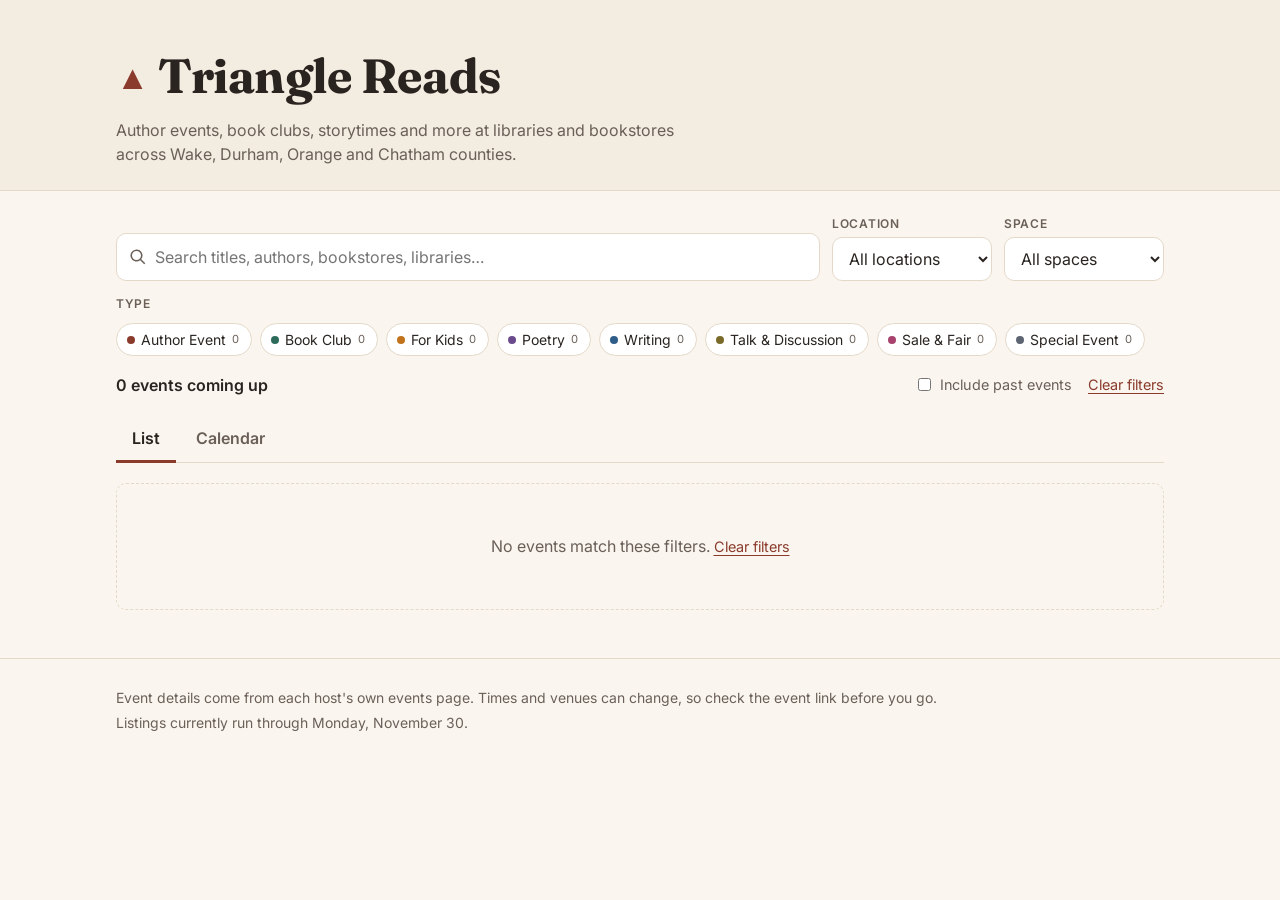
==== index.html @ 9ef8b3b1 "Add Triangle Reads site with November 2026 events Co-Authored-By: Claude Opus 5.5 <noreply@anthropic" ====
<!doctype html>
<html lang="en">
<head>
  <meta charset="utf-8">
  <meta name="viewport" content="width=device-width, initial-scale=1">
  <title>Triangle Reads</title>
  <meta name="description" content="Author events, book clubs, storytimes and more at libraries and bookstores across the Triangle: Wake, Durham, Orange and Chatham counties.">
  <link rel="icon" href="data:image/svg+xml,<svg xmlns='http://www.w3.org/2000/svg' viewBox='0 0 100 100'><text y='.9em' font-size='90'>📚</text></svg>">
  <link rel="preconnect" href="https://fonts.googleapis.com">
  <link rel="preconnect" href="https://fonts.gstatic.com" crossorigin>
  <link href="https://fonts.googleapis.com/css2?family=Fraunces:opsz,wght@9..144,500;9..144,700&family=Inter:wght@400;500;600&display=swap" rel="stylesheet">
  <link rel="stylesheet" href="css/style.css">
</head>
<body>
  <header class="site-header">
    <div class="wrap">
      <h1 class="brand"><span class="brand-mark" aria-hidden="true">▲</span> Triangle Reads</h1>
      <p class="tagline">Author events, book clubs, storytimes and more at libraries and bookstores across Wake, Durham, Orange and Chatham counties.</p>
    </div>
  </header>

  <main class="wrap">
    <section class="controls" aria-label="Search and filters">
      <div class="search-row">
        <label class="search">
          <span class="visually-hidden">Search events</span>
          <svg aria-hidden="true" viewBox="0 0 24 24" width="18" height="18"><path fill="currentColor" d="M10 2a8 8 0 0 1 6.32 12.9l5.39 5.4-1.41 1.4-5.4-5.39A8 8 0 1 1 10 2m0 2a6 6 0 1 0 0 12 6 6 0 0 0 0-12"/></svg>
          <input id="q" type="search" placeholder="Search titles, authors, bookstores, libraries…" autocomplete="off">
        </label>
        <div class="selects">
          <label>
            <span class="label">Location</span>
            <select id="city"><option value="">All locations</option></select>
          </label>
          <label>
            <span class="label">Space</span>
            <select id="space"><option value="">All spaces</option></select>
          </label>
        </div>
      </div>

      <div class="chip-row" role="group" aria-label="Event type">
        <span class="label">Type</span>
        <div id="types" class="chips"></div>
      </div>

      <div class="status-row">
        <p id="count" class="count" aria-live="polite"></p>
        <label class="toggle"><input id="past" type="checkbox"> Include past events</label>
        <button id="clear" class="link-btn" type="button">Clear filters</button>
      </div>
    </section>

    <div class="view-tabs" role="tablist" aria-label="View">
      <button role="tab" id="tab-list" aria-selected="true" data-view="list">List</button>
      <button role="tab" id="tab-cal" aria-selected="false" data-view="calendar">Calendar</button>
    </div>

    <section id="list-view" class="list-view" aria-labelledby="tab-list"></section>

    <section id="cal-view" class="cal-view" aria-labelledby="tab-cal" hidden>
      <div class="cal-head">
        <button id="prev" class="icon-btn" type="button" aria-label="Previous month">‹</button>
        <h2 id="cal-title"></h2>
        <button id="next" class="icon-btn" type="button" aria-label="Next month">›</button>
        <button id="today" class="link-btn" type="button">This month</button>
      </div>
      <div class="cal-grid" id="cal-grid"></div>
      <div id="day-detail" class="day-detail"></div>
    </section>
  </main>

  <footer class="site-footer">
    <div class="wrap">
      <p>Event details come from each host's own events page. Times and venues can change, so check the event link before you go.</p>
      <p id="updated"></p>
    </div>
  </footer>

  <script src="data/events.js"></script>
  <script src="js/app.js"></script>
</body>
</html>
---- css/style.css ----
:root {
  --bg: #faf6ef;
  --surface: #ffffff;
  --surface-2: #f3ece0;
  --text: #2a2420;
  --muted: #6b6058;
  --line: #e4d9c8;
  --accent: #8a3b2c;
  --accent-ink: #ffffff;
  --focus: #c8691e;
  --shadow: 0 1px 2px rgba(60, 40, 20, .06), 0 4px 14px rgba(60, 40, 20, .06);

  --t-author: #8a3b2c;
  --t-club: #2f6b5a;
  --t-kids: #c0731c;
  --t-poetry: #6a4a8c;
  --t-writing: #2f5d8a;
  --t-talk: #7a6a2a;
  --t-sale: #a8436e;
  --t-special: #5b6470;

  --radius: 10px;
  --serif: "Fraunces", Georgia, "Times New Roman", serif;
  --sans: "Inter", system-ui, -apple-system, "Segoe UI", Roboto, sans-serif;
}

@media (prefers-color-scheme: dark) {
  :root:not([data-theme="light"]) {
    --bg: #1b1815;
    --surface: #24201c;
    --surface-2: #2e2924;
    --text: #efe7dc;
    --muted: #b3a797;
    --line: #3c352e;
    --accent: #e08a6f;
    --accent-ink: #1b1815;
    --shadow: none;
    --t-author: #e08a6f;
    --t-club: #6fc2a6;
    --t-kids: #f0aa55;
    --t-poetry: #b79be0;
    --t-writing: #7fb1e3;
    --t-talk: #d4c272;
    --t-sale: #e588b0;
    --t-special: #a6afba;
  }
}

* { box-sizing: border-box; }
html { -webkit-text-size-adjust: 100%; }
body {
  margin: 0;
  background: var(--bg);
  color: var(--text);
  font: 16px/1.5 var(--sans);
}
a { color: var(--accent); }
:focus-visible { outline: 2px solid var(--focus); outline-offset: 2px; }
.visually-hidden { position: absolute; width: 1px; height: 1px; overflow: hidden; clip: rect(0 0 0 0); white-space: nowrap; }

.wrap { max-width: 1080px; margin: 0 auto; padding: 0 16px; }

/* Header */
.site-header { padding: 40px 0 24px; border-bottom: 1px solid var(--line); background: var(--surface-2); }
.brand { font-family: var(--serif); font-weight: 700; font-size: clamp(2rem, 6vw, 3rem); margin: 0; letter-spacing: -.01em; }
.brand-mark { color: var(--accent); font-size: .7em; vertical-align: .12em; }
.tagline { margin: 6px 0 0; color: var(--muted); max-width: 60ch; }

/* Controls */
.controls { margin: 24px 0 8px; display: grid; gap: 14px; }
.search-row { display: flex; flex-wrap: wrap; gap: 12px; align-items: end; }
.search { flex: 1 1 320px; display: flex; align-items: center; gap: 8px; background: var(--surface); border: 1px solid var(--line); border-radius: var(--radius); padding: 0 12px; color: var(--muted); }
.search input { flex: 1; border: 0; background: transparent; color: var(--text); font: inherit; padding: 11px 0; min-width: 0; }
.search input:focus { outline: none; }
.search:focus-within { border-color: var(--focus); }
.selects { display: flex; gap: 12px; flex-wrap: wrap; }
.selects label { display: grid; gap: 4px; }
.label { font-size: .75rem; font-weight: 600; text-transform: uppercase; letter-spacing: .06em; color: var(--muted); }
select { font: inherit; color: var(--text); background: var(--surface); border: 1px solid var(--line); border-radius: var(--radius); padding: 10px 12px; min-width: 160px; }

.chip-row { display: flex; gap: 10px; align-items: baseline; flex-wrap: wrap; }
.chips { display: flex; gap: 8px; flex-wrap: wrap; }
.chip {
  --c: var(--t-special);
  font: inherit; font-size: .875rem; cursor: pointer;
  border: 1px solid var(--line); background: var(--surface); color: var(--text);
  padding: 5px 12px 5px 10px; border-radius: 999px; display: inline-flex; align-items: center; gap: 6px;
}
.chip::before { content: ""; width: 8px; height: 8px; border-radius: 50%; background: var(--c); }
.chip[aria-pressed="true"] { background: var(--c); border-color: var(--c); color: var(--surface); }
.chip[aria-pressed="true"]::before { background: var(--surface); }
.chip .n { color: var(--muted); font-size: .8em; }
.chip[aria-pressed="true"] .n { color: inherit; opacity: .8; }

.status-row { display: flex; gap: 16px; align-items: center; flex-wrap: wrap; }
.count { margin: 0; font-weight: 600; margin-right: auto; }
.toggle { display: inline-flex; gap: 6px; align-items: center; color: var(--muted); font-size: .9rem; }
.link-btn { background: none; border: 0; color: var(--accent); font: inherit; font-size: .9rem; cursor: pointer; padding: 4px 0; text-decoration: underline; text-underline-offset: 3px; }

/* Tabs */
.view-tabs { display: flex; gap: 4px; border-bottom: 1px solid var(--line); margin: 16px 0 20px; }
.view-tabs button { font: inherit; font-weight: 600; background: none; border: 0; padding: 10px 16px; color: var(--muted); cursor: pointer; border-bottom: 3px solid transparent; margin-bottom: -1px; }
.view-tabs button[aria-selected="true"] { color: var(--text); border-bottom-color: var(--accent); }

/* List */
.day-group { margin: 0 0 28px; }
.day-head { font-family: var(--serif); font-weight: 500; font-size: 1.25rem; margin: 0 0 10px; position: sticky; top: 0; background: var(--bg); padding: 6px 0; z-index: 1; }
.day-head small { font-family: var(--sans); font-size: .8rem; color: var(--muted); margin-left: 8px; font-weight: 500; }
.events { list-style: none; margin: 0; padding: 0; display: grid; gap: 10px; }
.event {
  --c: var(--t-special);
  display: grid; grid-template-columns: 128px 1fr; gap: 4px 16px;
  background: var(--surface); border: 1px solid var(--line); border-left: 4px solid var(--c);
  border-radius: var(--radius); padding: 14px 16px; box-shadow: var(--shadow);
}
.event .time { font-variant-numeric: tabular-nums; font-weight: 600; font-size: .9rem; color: var(--muted); padding-top: 2px; }
.event h3 { margin: 0; font-size: 1.05rem; line-height: 1.35; font-weight: 600; }
.event h3 a { color: var(--text); text-decoration: none; }
.event h3 a:hover { color: var(--accent); text-decoration: underline; }
.event .meta { margin: 2px 0 0; color: var(--muted); font-size: .9rem; }
.event .meta strong { color: var(--text); font-weight: 500; }
.event .tags { display: flex; gap: 6px; flex-wrap: wrap; margin-top: 8px; align-items: center; }
.tag { --c: var(--t-special); font-size: .75rem; font-weight: 600; padding: 2px 8px; border-radius: 999px; color: var(--c); background: color-mix(in srgb, var(--c) 12%, transparent); }
.tag.space { color: var(--muted); background: var(--surface-2); }
.note { font-size: .8rem; color: var(--muted); font-style: italic; }
.event .actions { margin-top: 8px; font-size: .85rem; display: flex; gap: 14px; flex-wrap: wrap; }
.empty { text-align: center; color: var(--muted); padding: 48px 16px; border: 1px dashed var(--line); border-radius: var(--radius); }

/* Calendar */
.cal-head { display: flex; align-items: center; gap: 10px; margin-bottom: 12px; flex-wrap: wrap; }
.cal-head h2 { font-family: var(--serif); font-weight: 500; margin: 0; min-width: 9em; text-align: center; font-size: 1.5rem; }
.icon-btn { font: inherit; font-size: 1.4rem; line-height: 1; width: 38px; height: 38px; border-radius: 50%; border: 1px solid var(--line); background: var(--surface); color: var(--text); cursor: pointer; }
.icon-btn:hover { border-color: var(--accent); }
.cal-grid { display: grid; grid-template-columns: repeat(7, minmax(0, 1fr)); border: 1px solid var(--line); border-radius: var(--radius); overflow: hidden; background: var(--line); gap: 1px; }
.dow { background: var(--surface-2); text-align: center; font-size: .75rem; font-weight: 600; text-transform: uppercase; letter-spacing: .06em; color: var(--muted); padding: 6px 0; }
.cell { background: var(--surface); min-height: 112px; padding: 6px; display: flex; flex-direction: column; gap: 3px; cursor: pointer; border: 0; text-align: left; font: inherit; color: inherit; min-width: 0; }
.cell.out { background: var(--surface-2); color: var(--muted); cursor: default; }
.cell:not(.out):hover { background: color-mix(in srgb, var(--accent) 6%, var(--surface)); }
.cell[aria-pressed="true"] { box-shadow: inset 0 0 0 2px var(--accent); }
.cell .num { font-size: .85rem; font-weight: 600; font-variant-numeric: tabular-nums; }
.cell.today .num { background: var(--accent); color: var(--accent-ink); border-radius: 999px; padding: 0 7px; align-self: flex-start; }
.pill { --c: var(--t-special); font-size: .72rem; line-height: 1.3; padding: 1px 5px; border-radius: 4px; border-left: 3px solid var(--c); background: color-mix(in srgb, var(--c) 12%, transparent); white-space: nowrap; overflow: hidden; text-overflow: ellipsis; }
.more { font-size: .72rem; color: var(--muted); font-weight: 600; }
.dots { display: none; gap: 3px; flex-wrap: wrap; }
.dot { --c: var(--t-special); width: 7px; height: 7px; border-radius: 50%; background: var(--c); }
.day-detail { margin-top: 24px; }

@media (max-width: 720px) {
  .cell { min-height: 64px; padding: 4px; }
  .pill, .more { display: none; }
  .dots { display: flex; }
  .event { grid-template-columns: 1fr; }
  select { min-width: 0; width: 100%; }
  .selects { width: 100%; display: grid; grid-template-columns: 1fr 1fr; }
}

.site-footer { border-top: 1px solid var(--line); margin-top: 48px; padding: 24px 0 40px; color: var(--muted); font-size: .875rem; }
.site-footer p { margin: 4px 0; }

/* Type colors (last, so they override each component's default --c) */
[data-type="Author Event"] { --c: var(--t-author); }
[data-type="Book Club"] { --c: var(--t-club); }
[data-type="For Kids"] { --c: var(--t-kids); }
[data-type="Poetry"] { --c: var(--t-poetry); }
[data-type="Writing"] { --c: var(--t-writing); }
[data-type="Talk & Discussion"] { --c: var(--t-talk); }
[data-type="Sale & Fair"] { --c: var(--t-sale); }
[data-type="Special Event"] { --c: var(--t-special); }
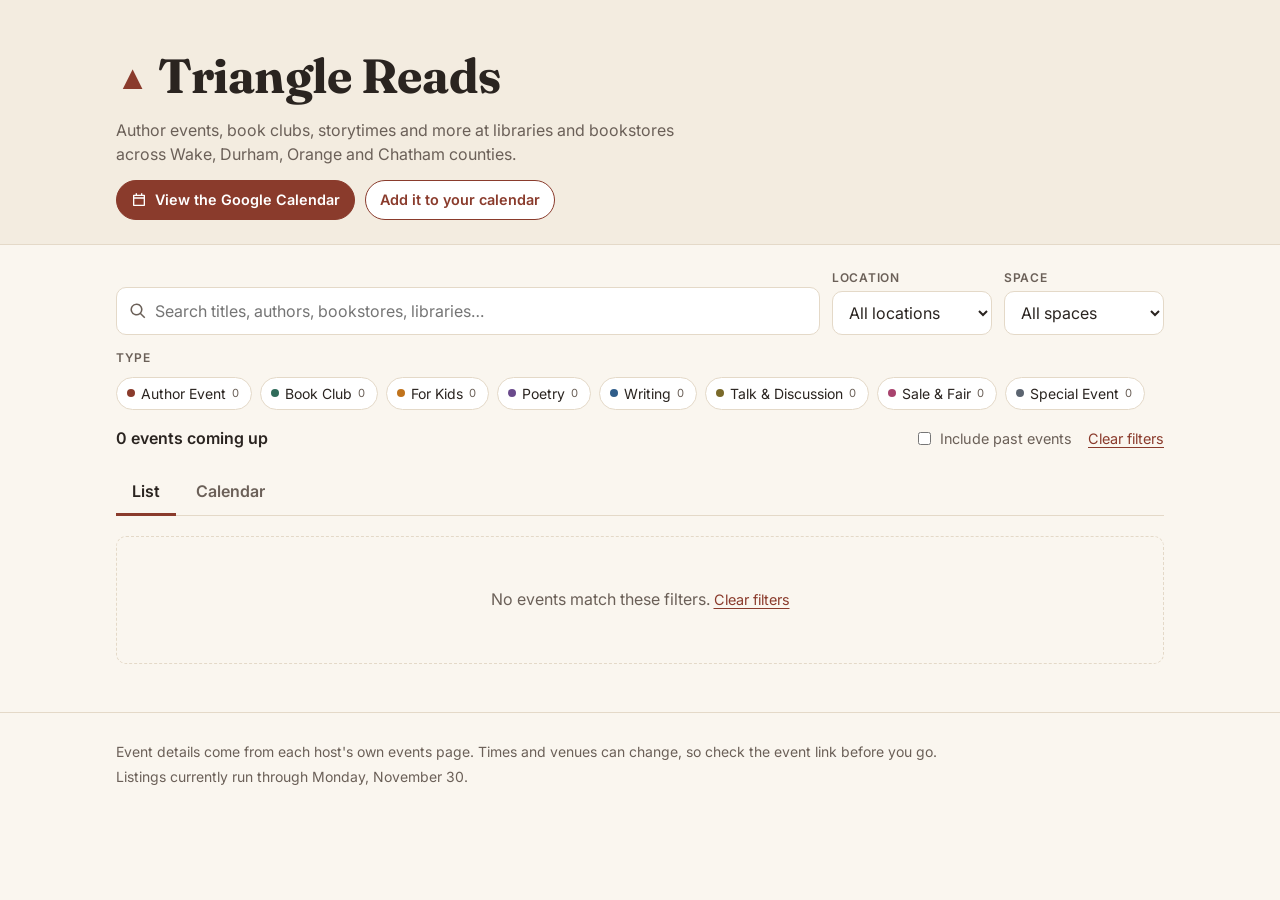
==== commit e2c9c6b9: "Load events from the Triangle Reads Google Calendar and link to it Adds tools/import_gcal.py, multi-" ====
--- a/index.html
+++ b/index.html
@@ -16,6 +16,12 @@
     <div class="wrap">
       <h1 class="brand"><span class="brand-mark" aria-hidden="true">▲</span> Triangle Reads</h1>
       <p class="tagline">Author events, book clubs, storytimes and more at libraries and bookstores across Wake, Durham, Orange and Chatham counties.</p>
+      <p class="cal-links">
+        <a class="btn primary" href="https://calendar.google.com/calendar/embed?src=2e0e4cf47a0bba79ecfb50943598be213ec2c1106c4426bd99d05376384002d3%40group.calendar.google.com&amp;ctz=America%2FNew_York" target="_blank" rel="noopener">
+          <svg aria-hidden="true" viewBox="0 0 24 24" width="16" height="16"><path fill="currentColor" d="M7 2h2v2h6V2h2v2h3a1 1 0 0 1 1 1v15a1 1 0 0 1-1 1H4a1 1 0 0 1-1-1V5a1 1 0 0 1 1-1h3zm12 8H5v9h14zm0-4H5v2h14z"/></svg>
+          View the Google Calendar</a>
+        <a class="btn" href="https://calendar.google.com/calendar/render?cid=2e0e4cf47a0bba79ecfb50943598be213ec2c1106c4426bd99d05376384002d3%40group.calendar.google.com" target="_blank" rel="noopener">Add it to your calendar</a>
+      </p>
     </div>
   </header>
 
--- a/css/style.css
+++ b/css/style.css
@@ -65,6 +65,10 @@
 .brand { font-family: var(--serif); font-weight: 700; font-size: clamp(2rem, 6vw, 3rem); margin: 0; letter-spacing: -.01em; }
 .brand-mark { color: var(--accent); font-size: .7em; vertical-align: .12em; }
 .tagline { margin: 6px 0 0; color: var(--muted); max-width: 60ch; }
+.cal-links { margin: 14px 0 0; display: flex; gap: 10px; flex-wrap: wrap; }
+.btn { display: inline-flex; align-items: center; gap: 8px; font-weight: 600; font-size: .9rem; text-decoration: none; padding: 8px 14px; border-radius: 999px; border: 1px solid var(--accent); color: var(--accent); background: var(--surface); }
+.btn.primary { background: var(--accent); color: var(--accent-ink); }
+.btn:hover { filter: brightness(1.08); }
 
 /* Controls */
 .controls { margin: 24px 0 8px; display: grid; gap: 14px; }
@@ -119,6 +123,7 @@
 .event h3 a:hover { color: var(--accent); text-decoration: underline; }
 .event .meta { margin: 2px 0 0; color: var(--muted); font-size: .9rem; }
 .event .meta strong { color: var(--text); font-weight: 500; }
+.event .desc { margin: 6px 0 0; font-size: .9rem; max-width: 70ch; }
 .event .tags { display: flex; gap: 6px; flex-wrap: wrap; margin-top: 8px; align-items: center; }
 .tag { --c: var(--t-special); font-size: .75rem; font-weight: 600; padding: 2px 8px; border-radius: 999px; color: var(--c); background: color-mix(in srgb, var(--c) 12%, transparent); }
 .tag.space { color: var(--muted); background: var(--surface-2); }
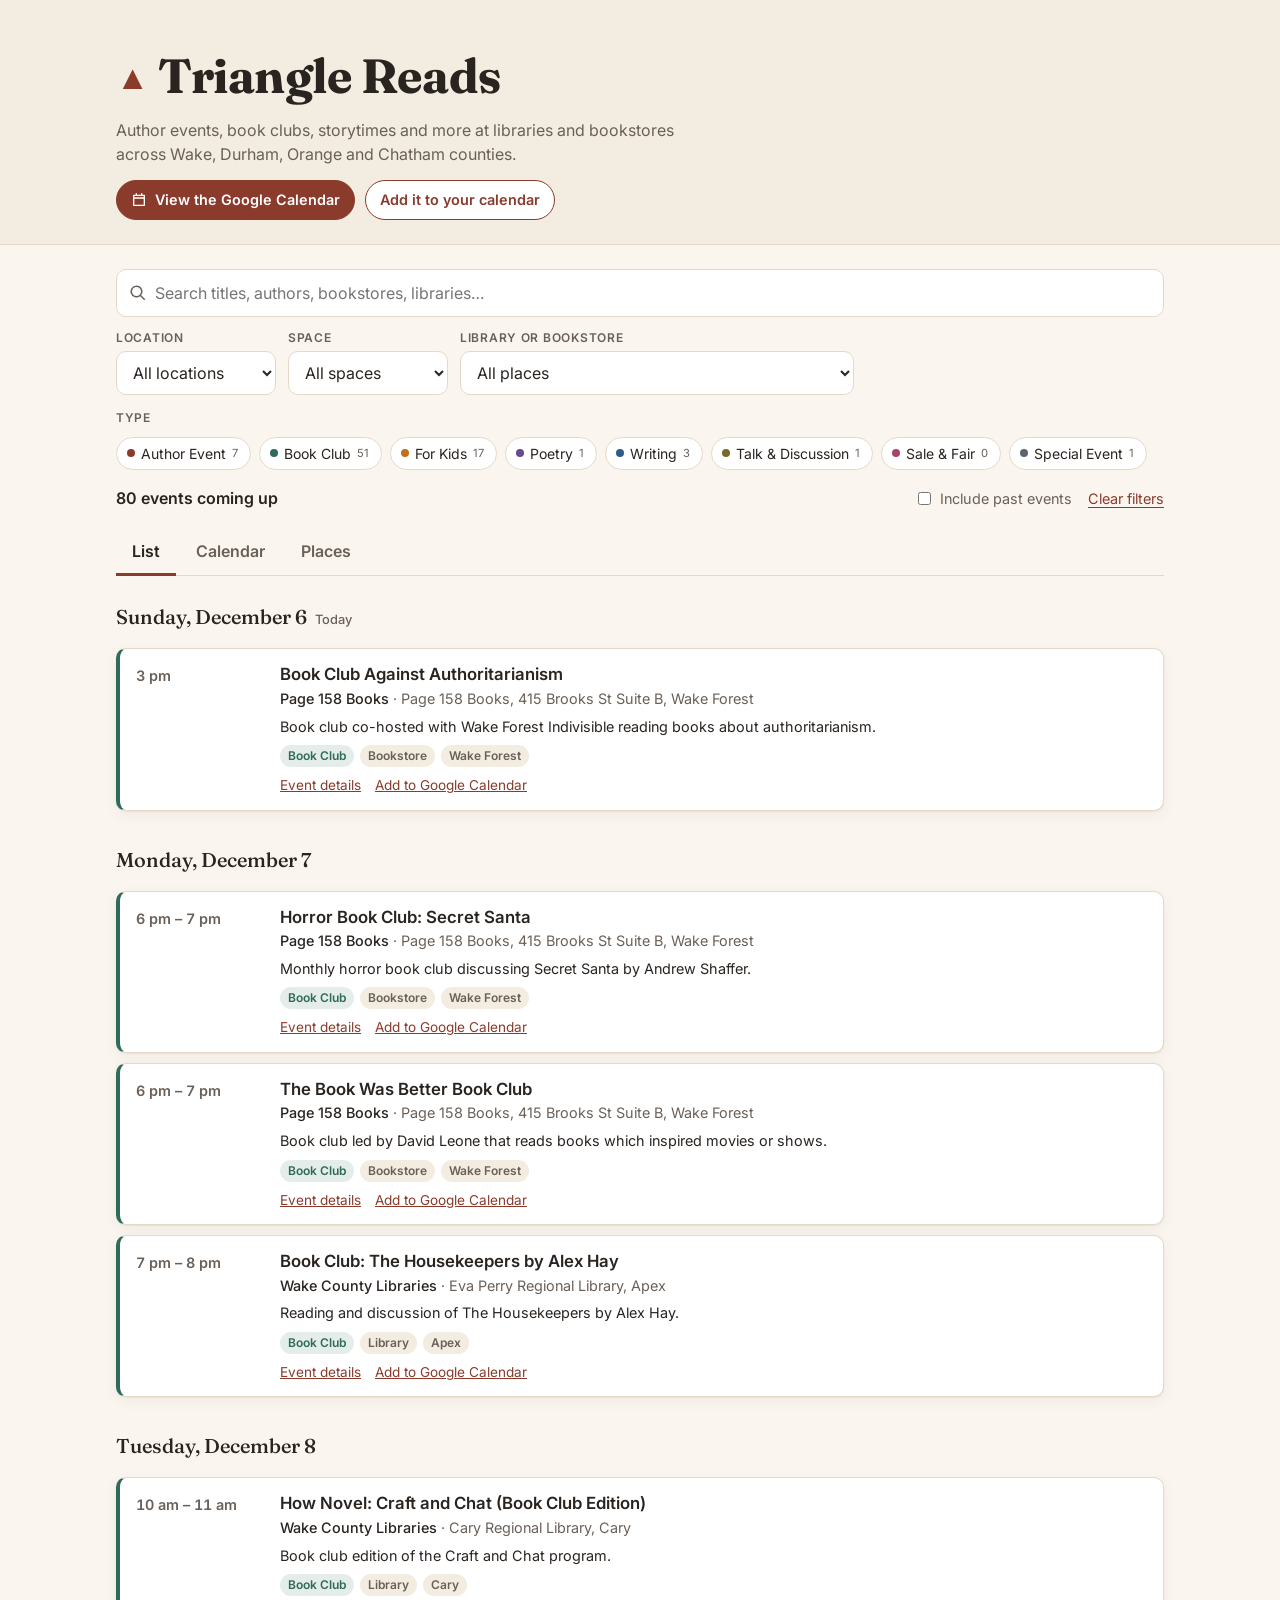
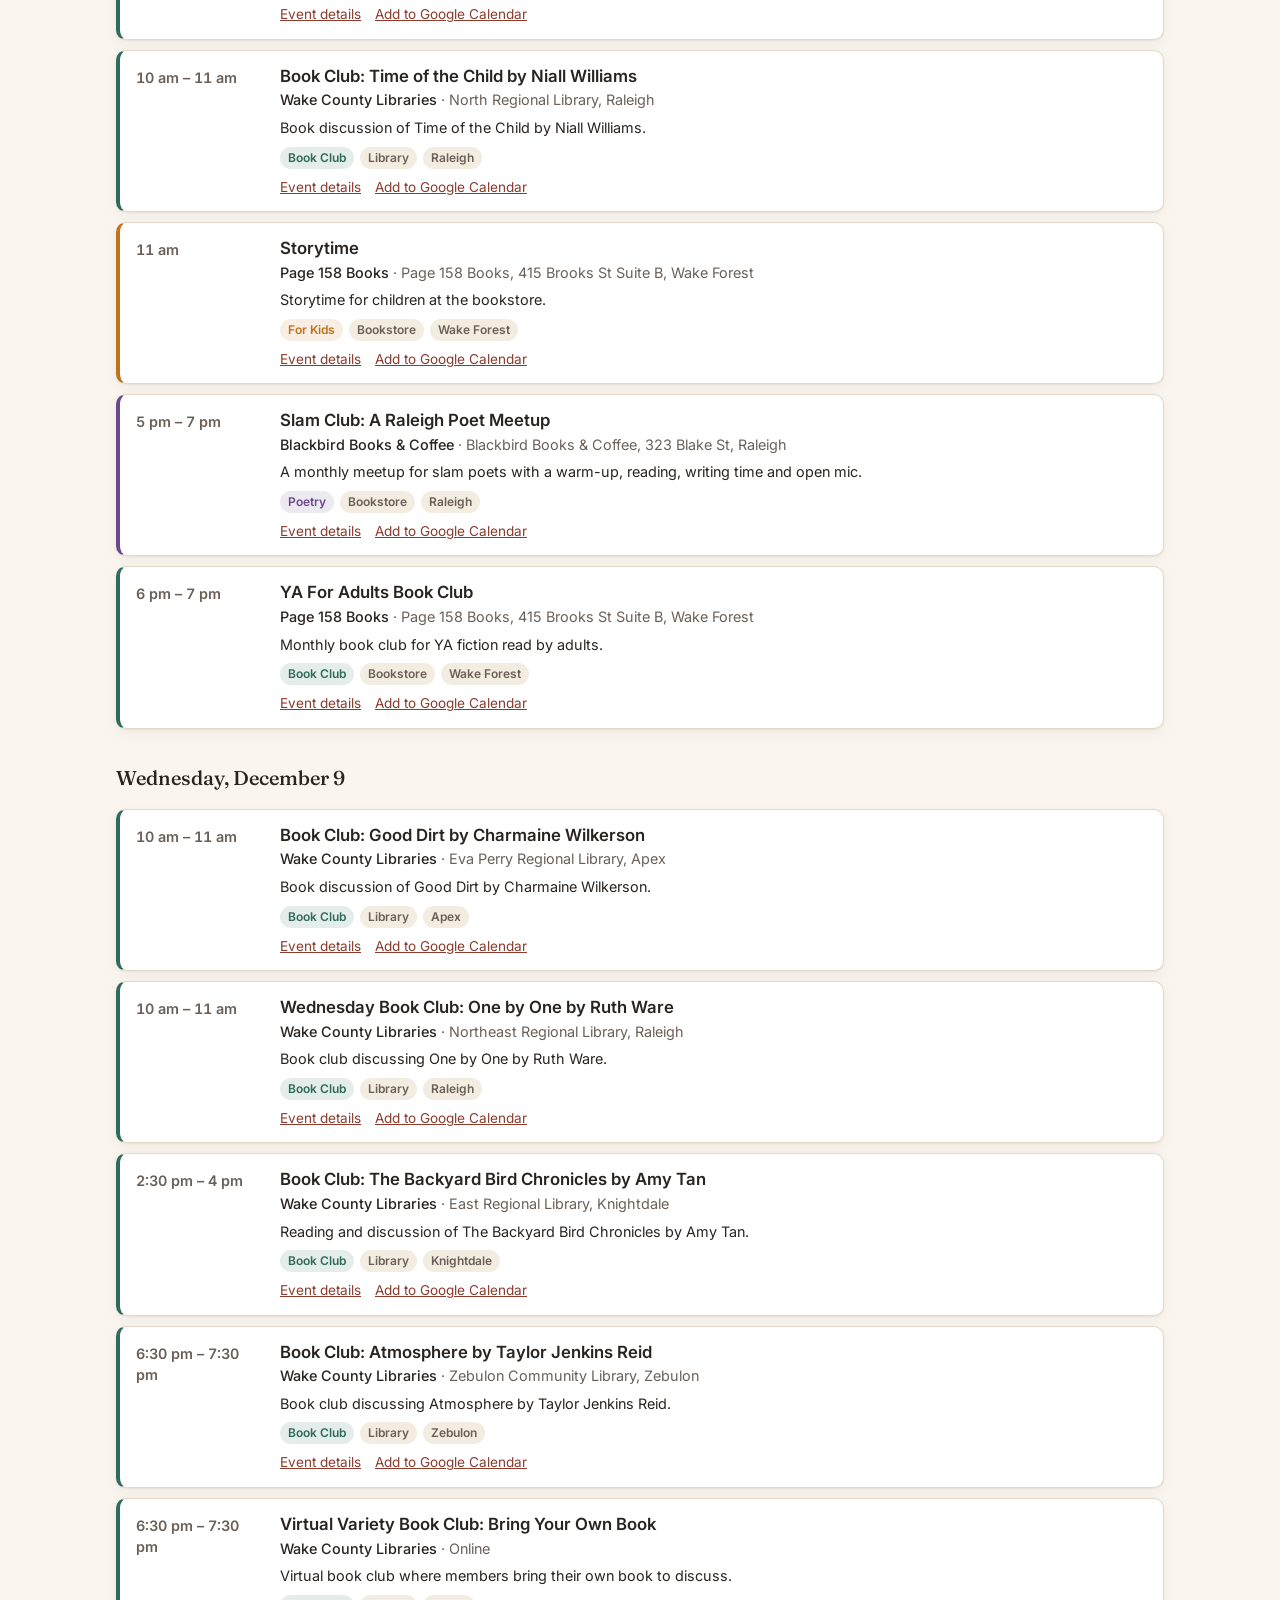
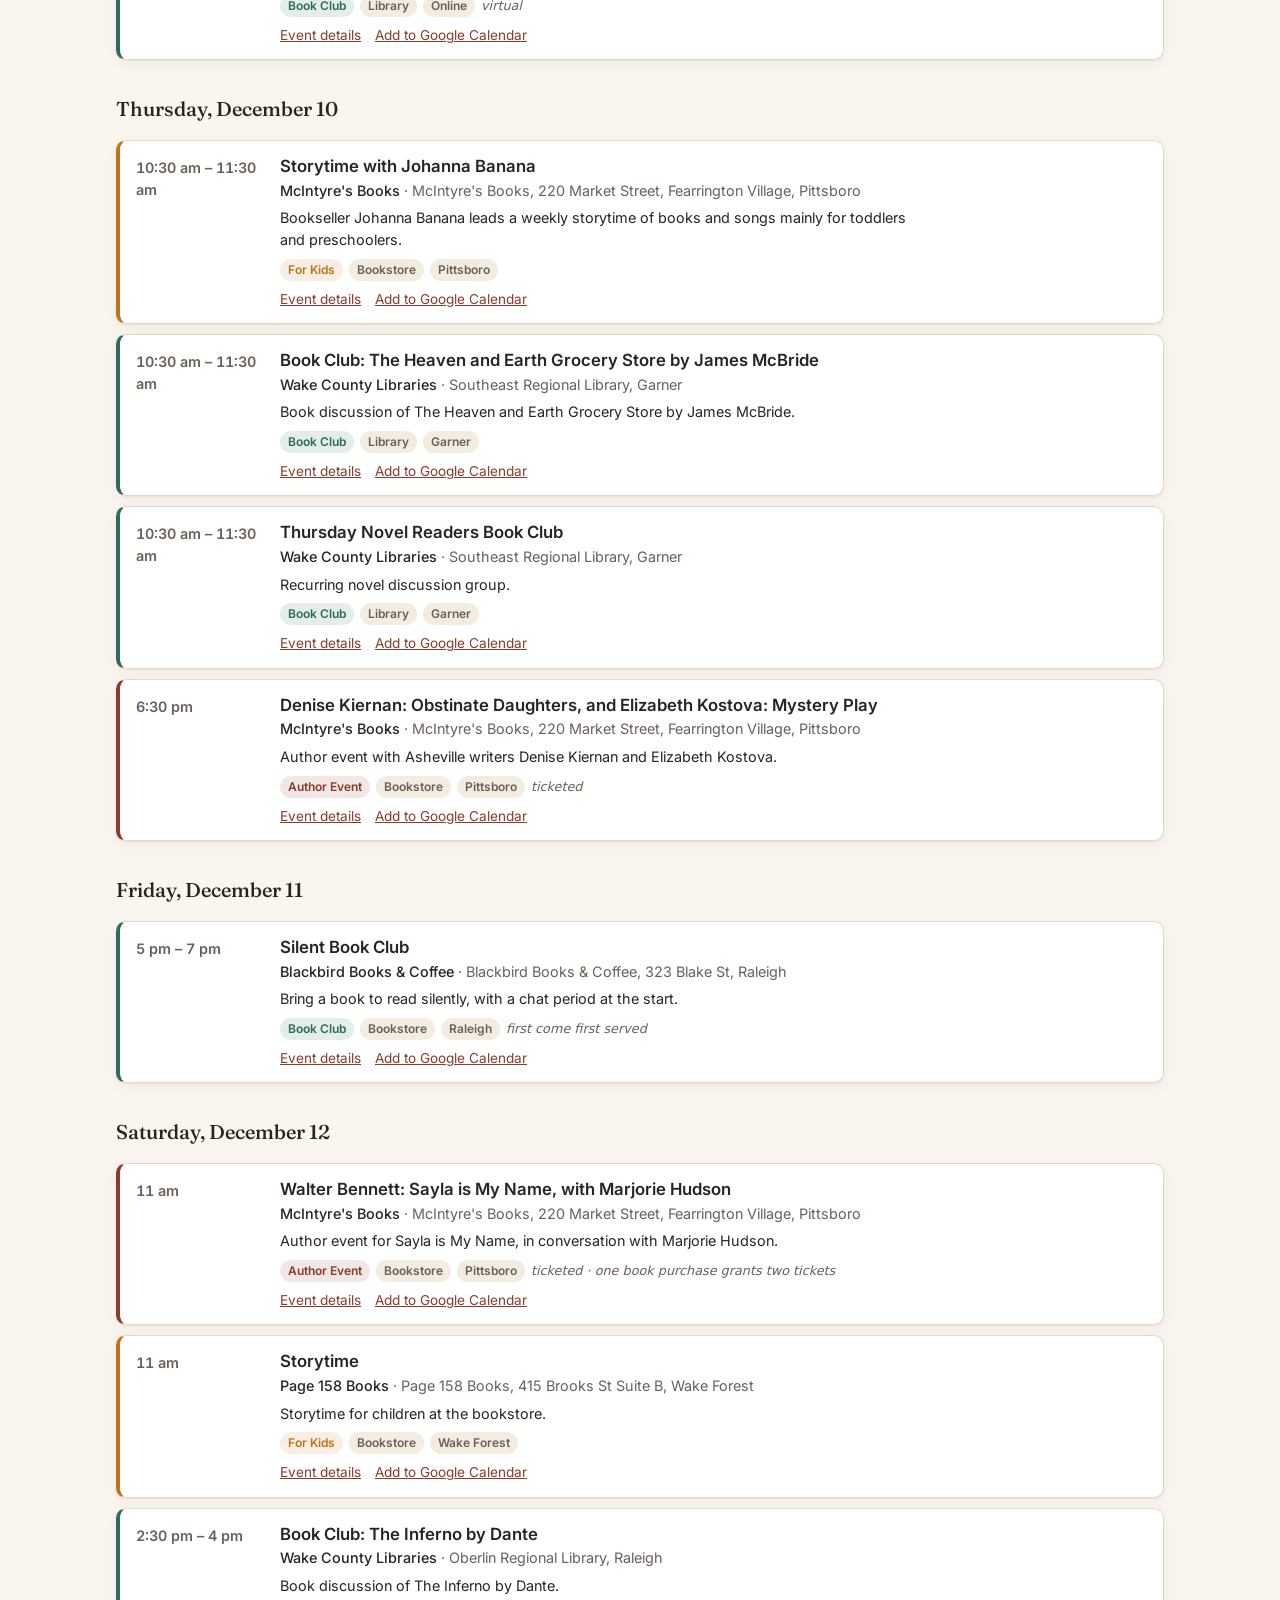
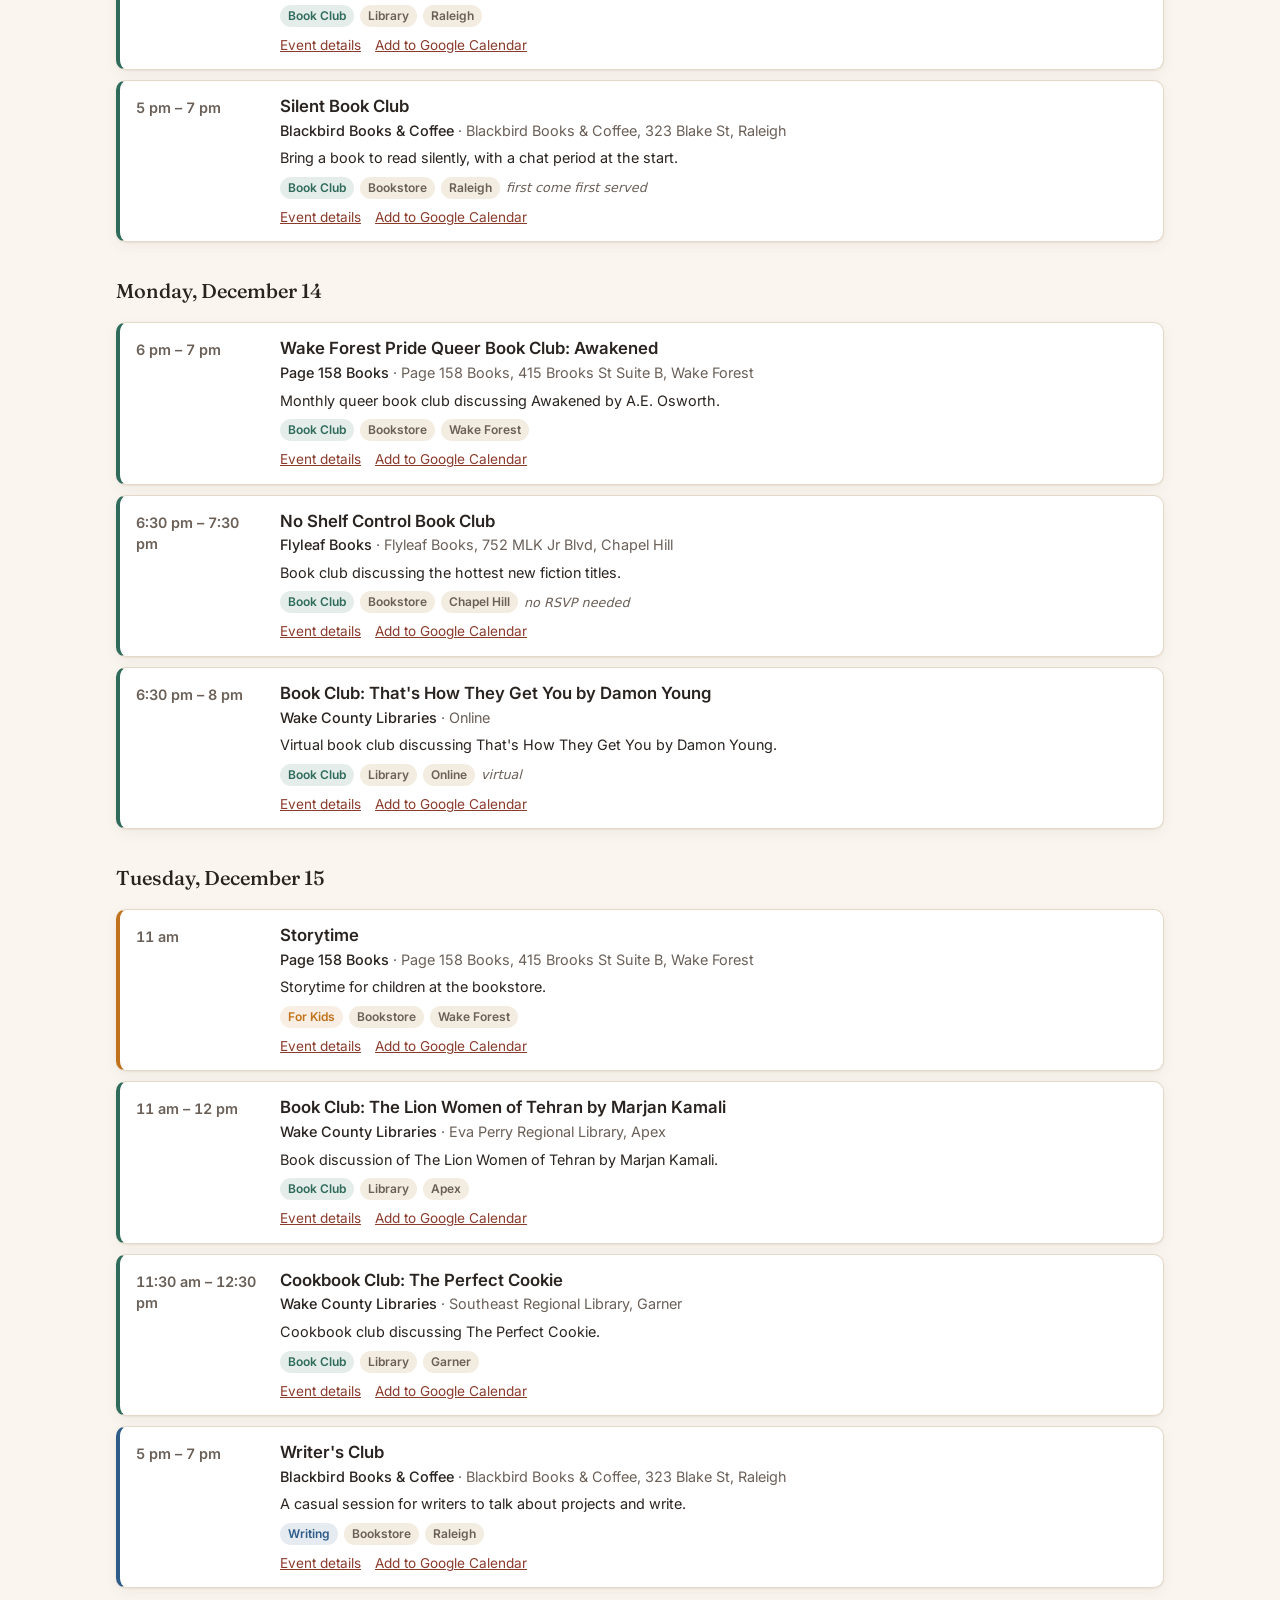
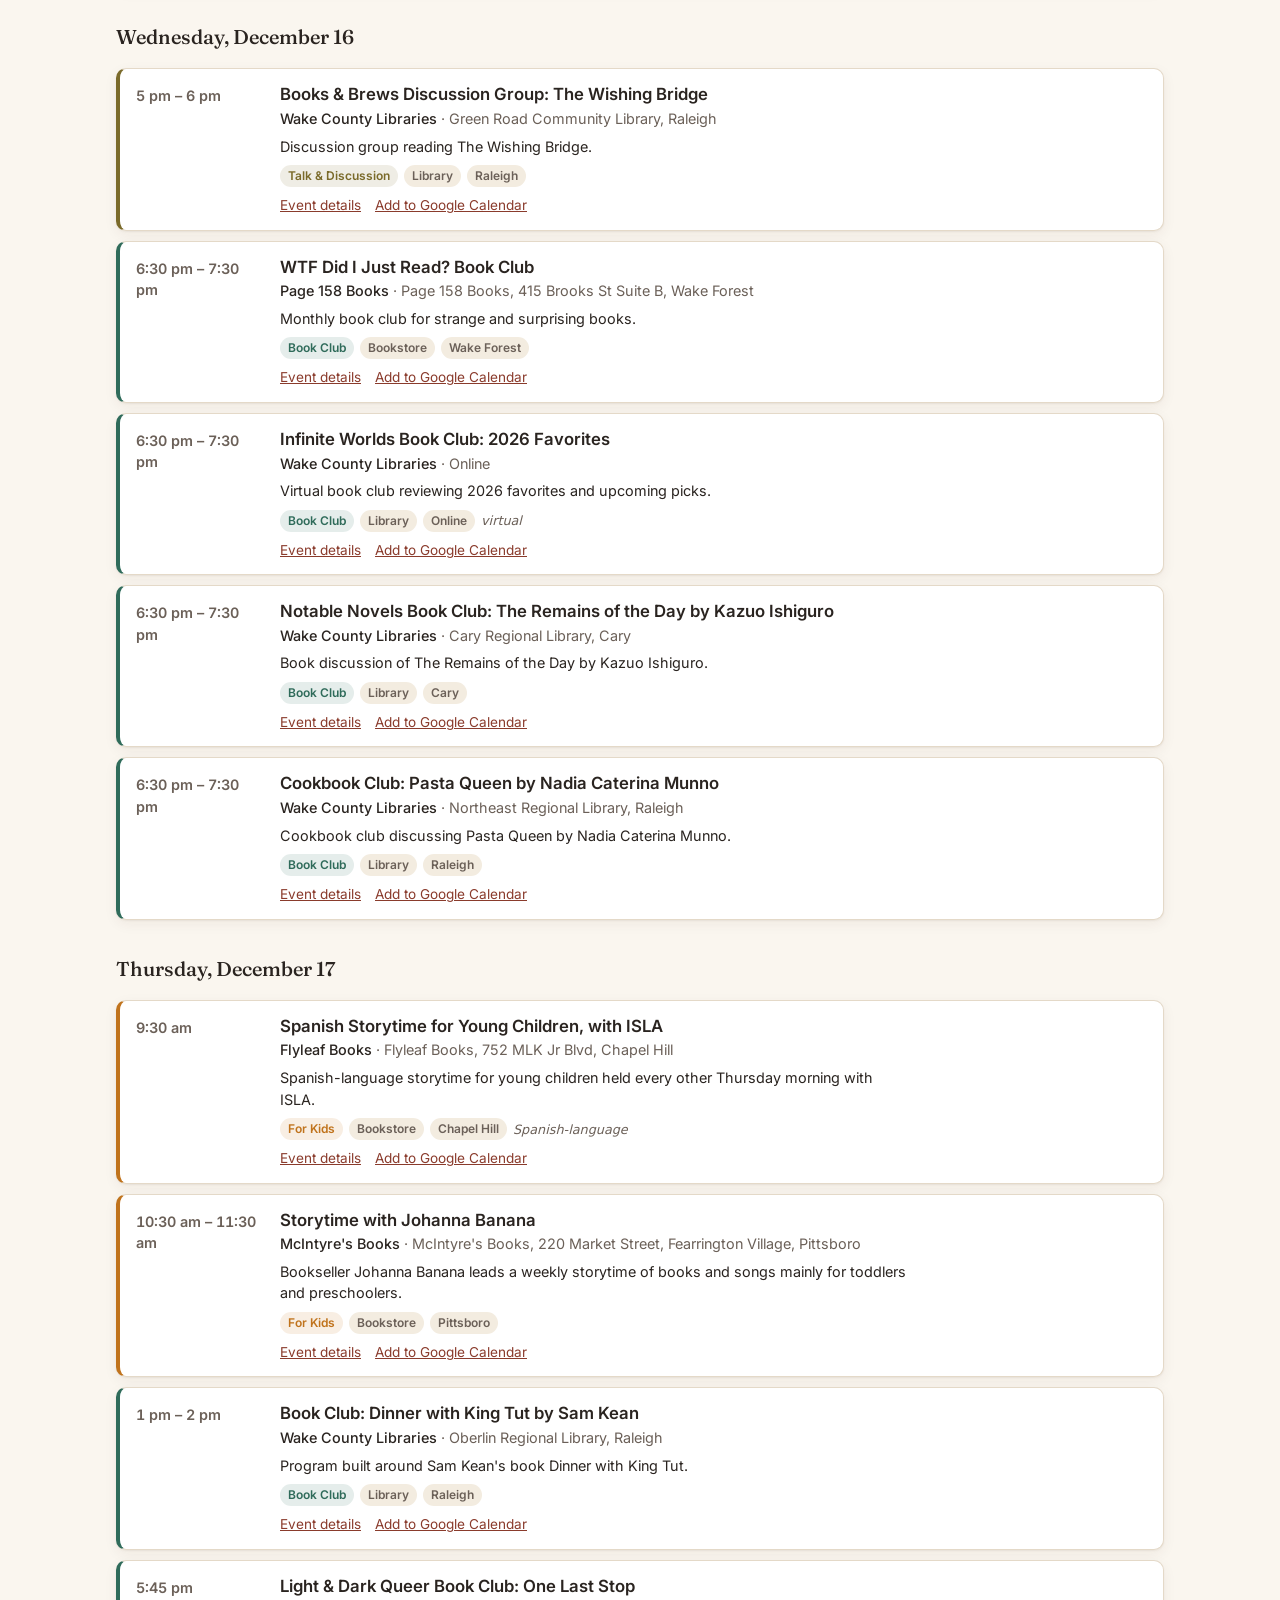
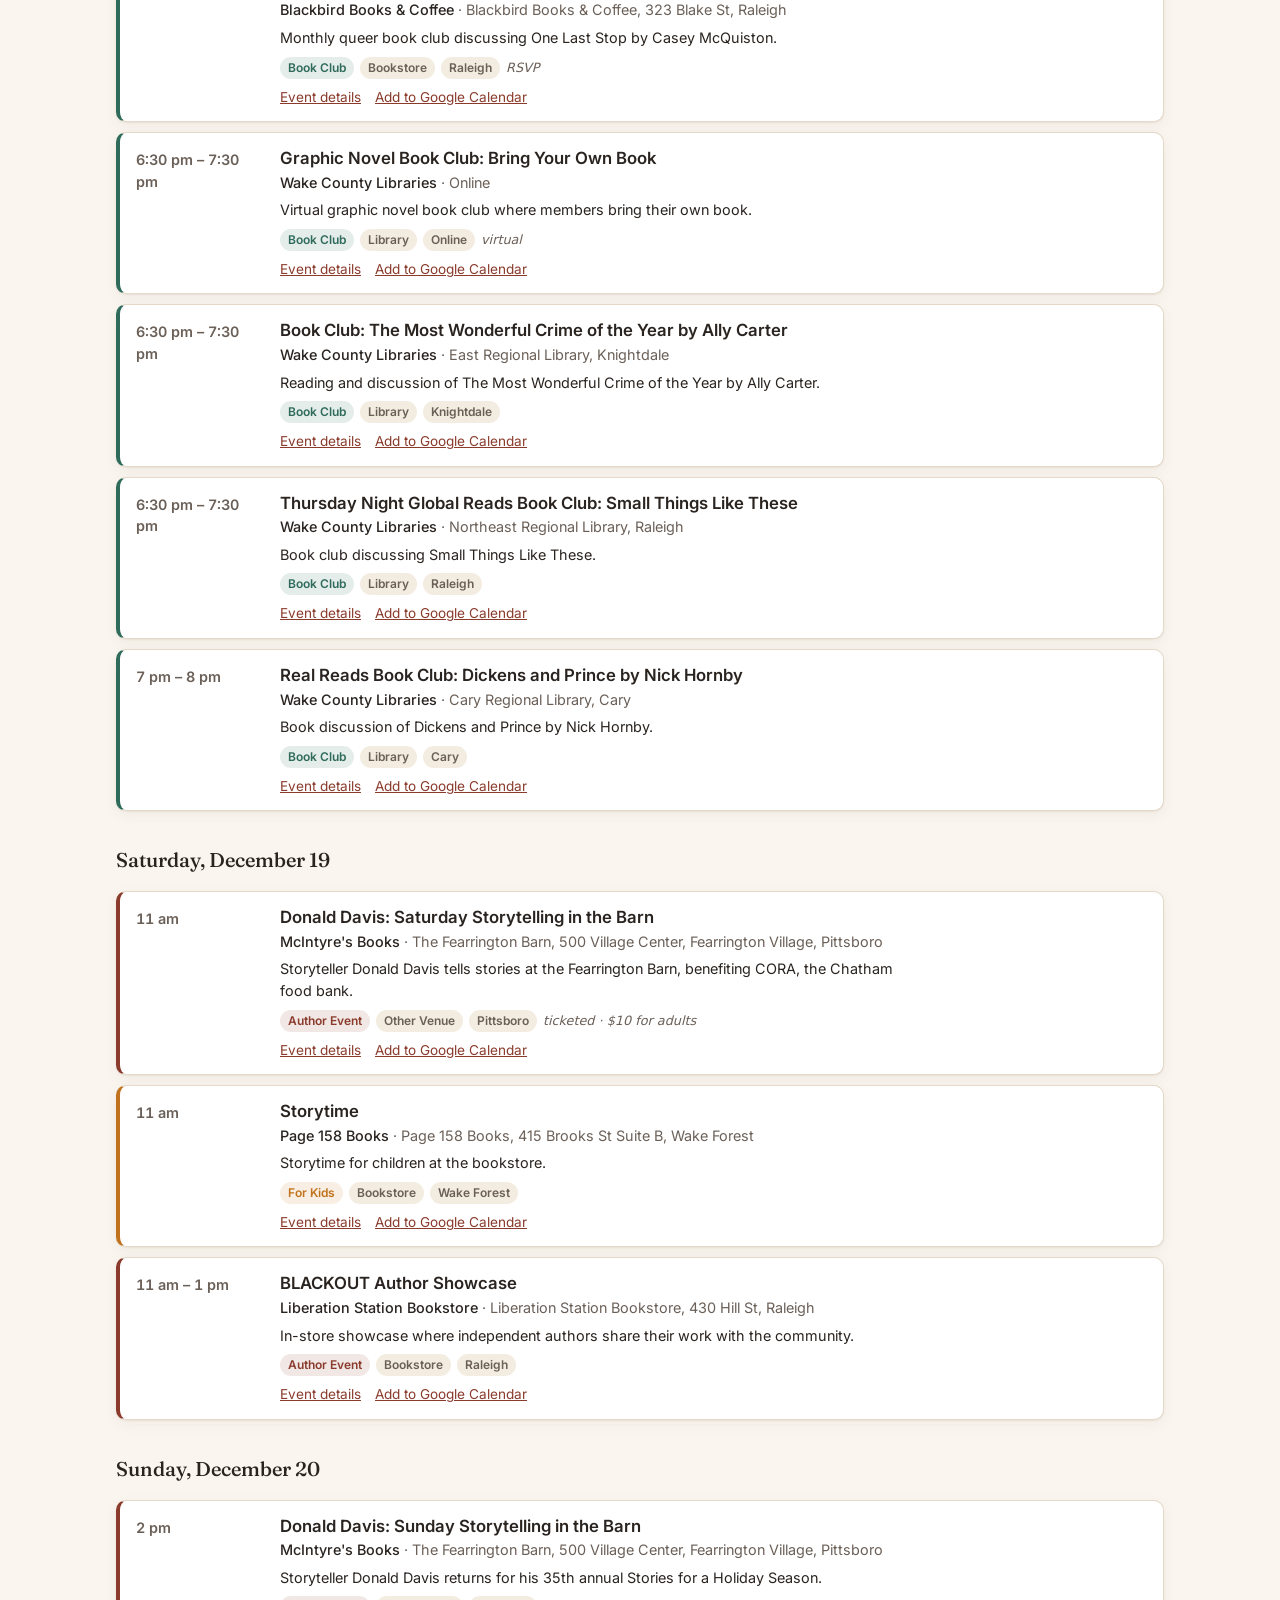
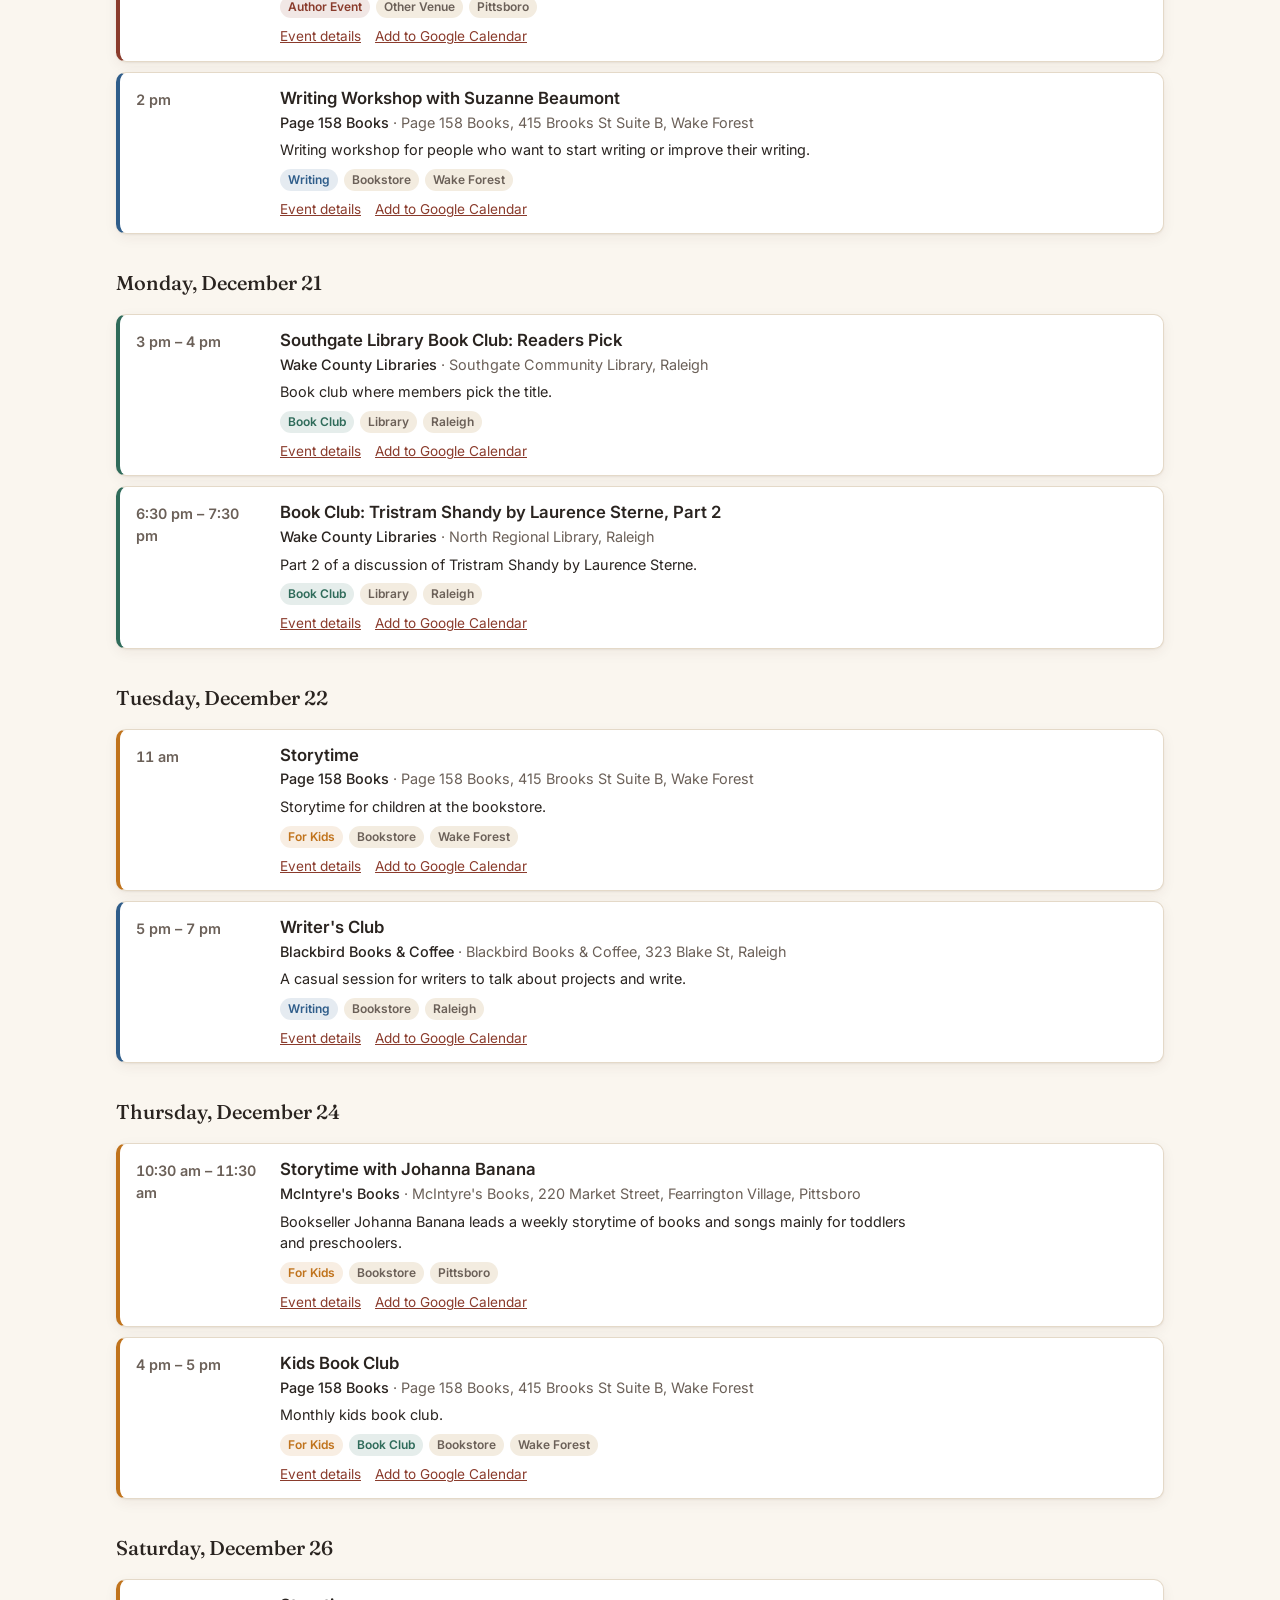
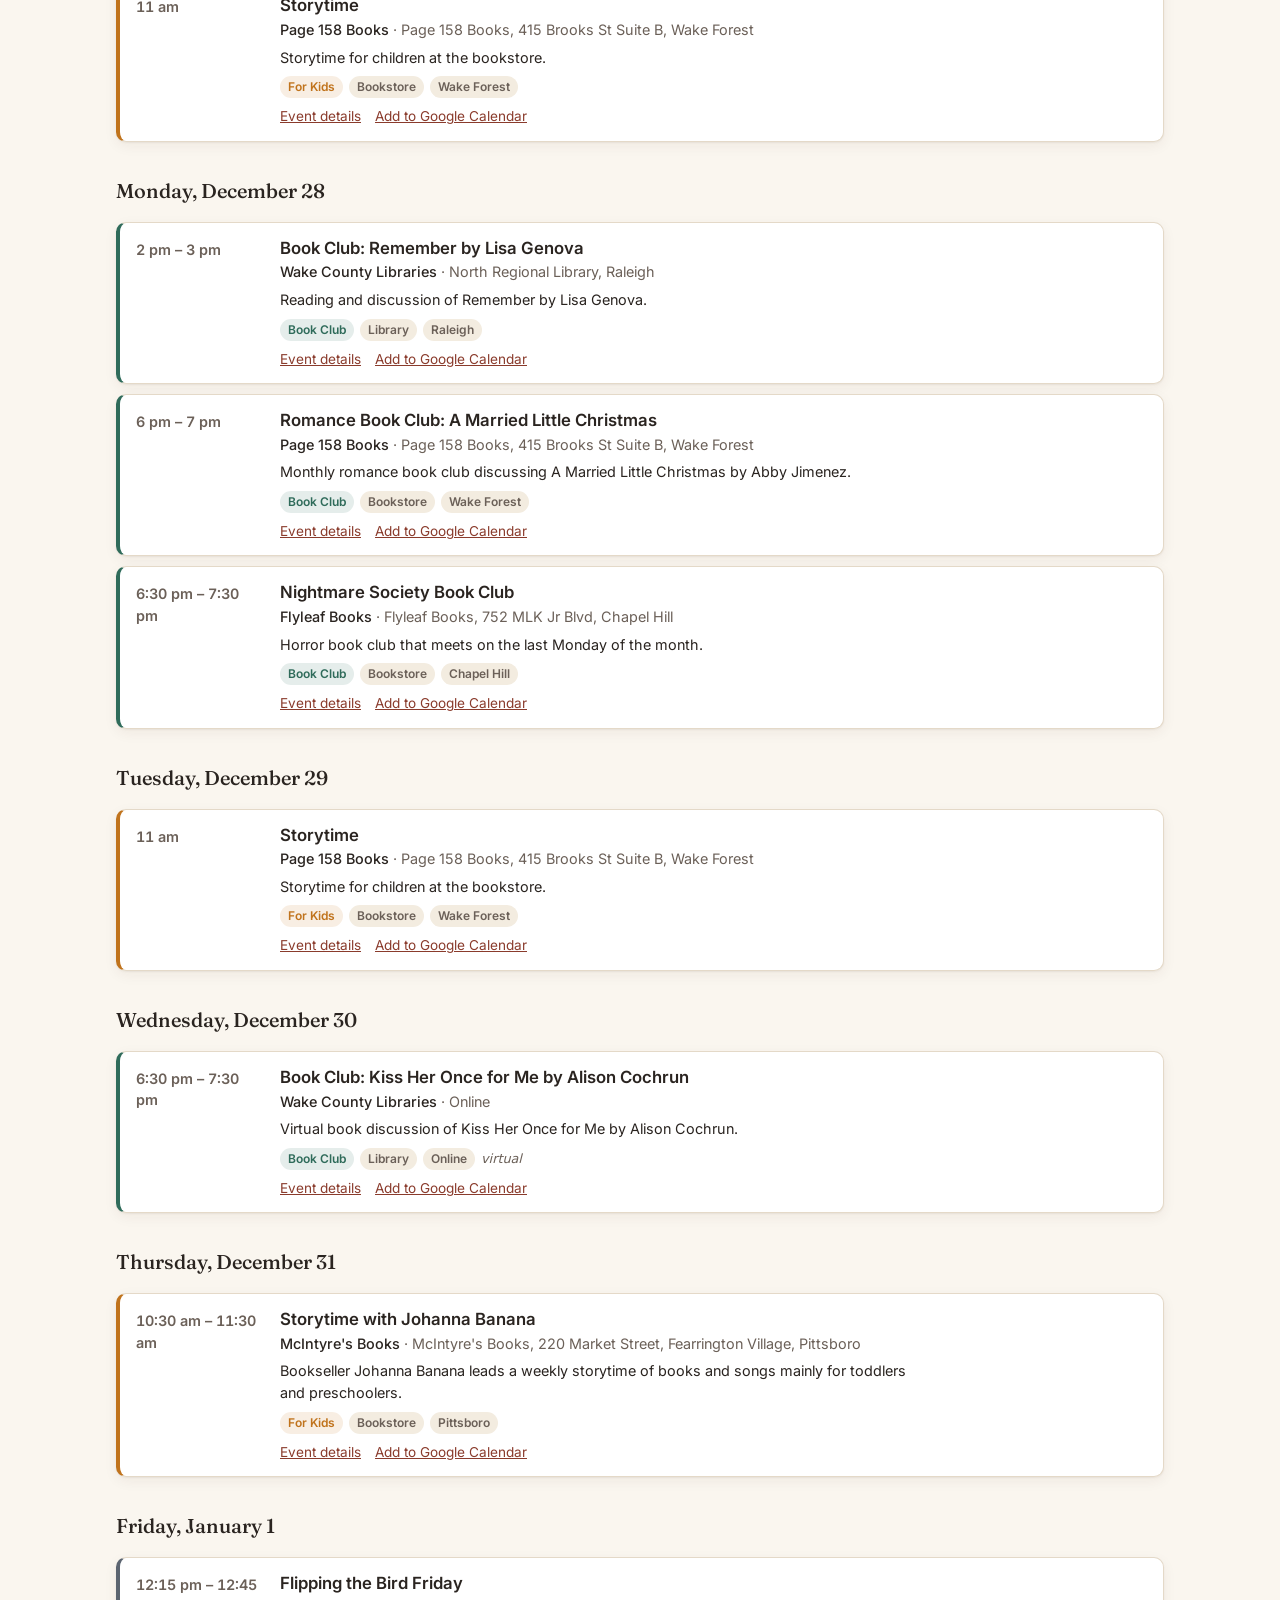
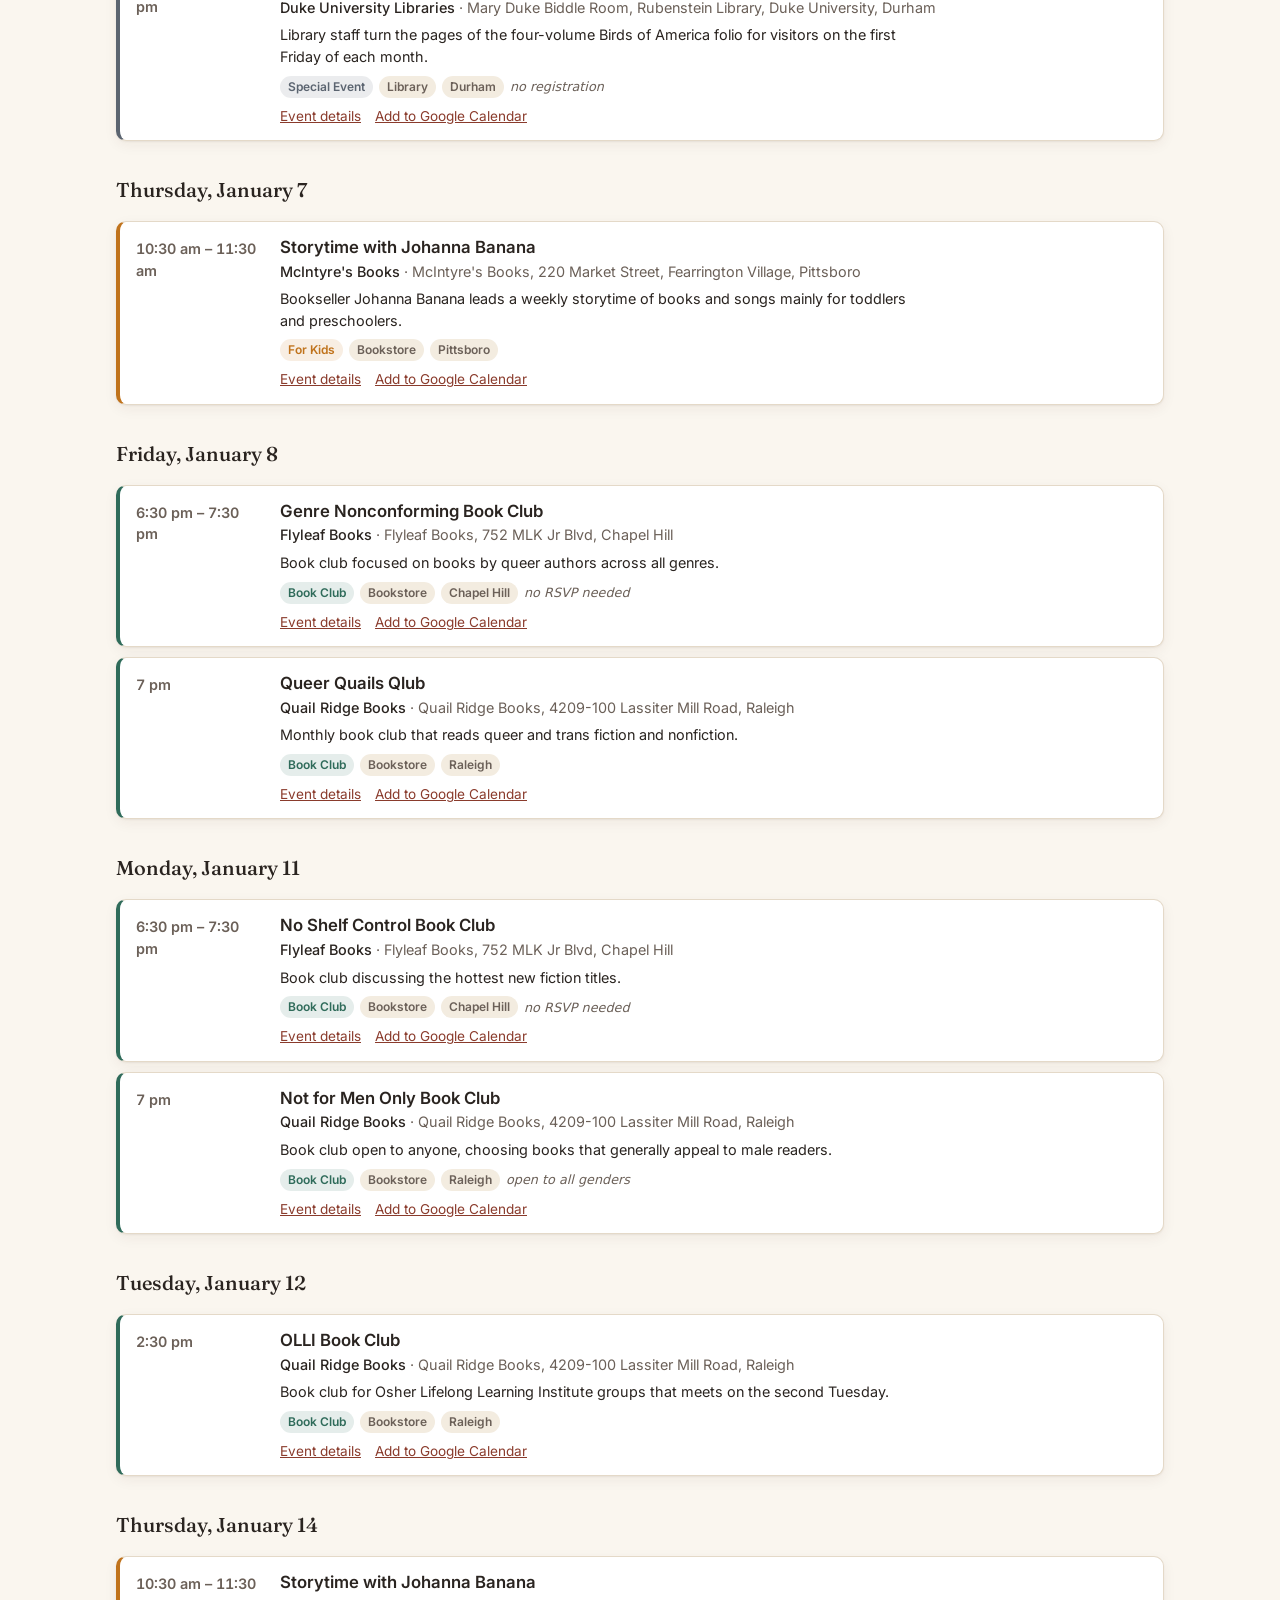
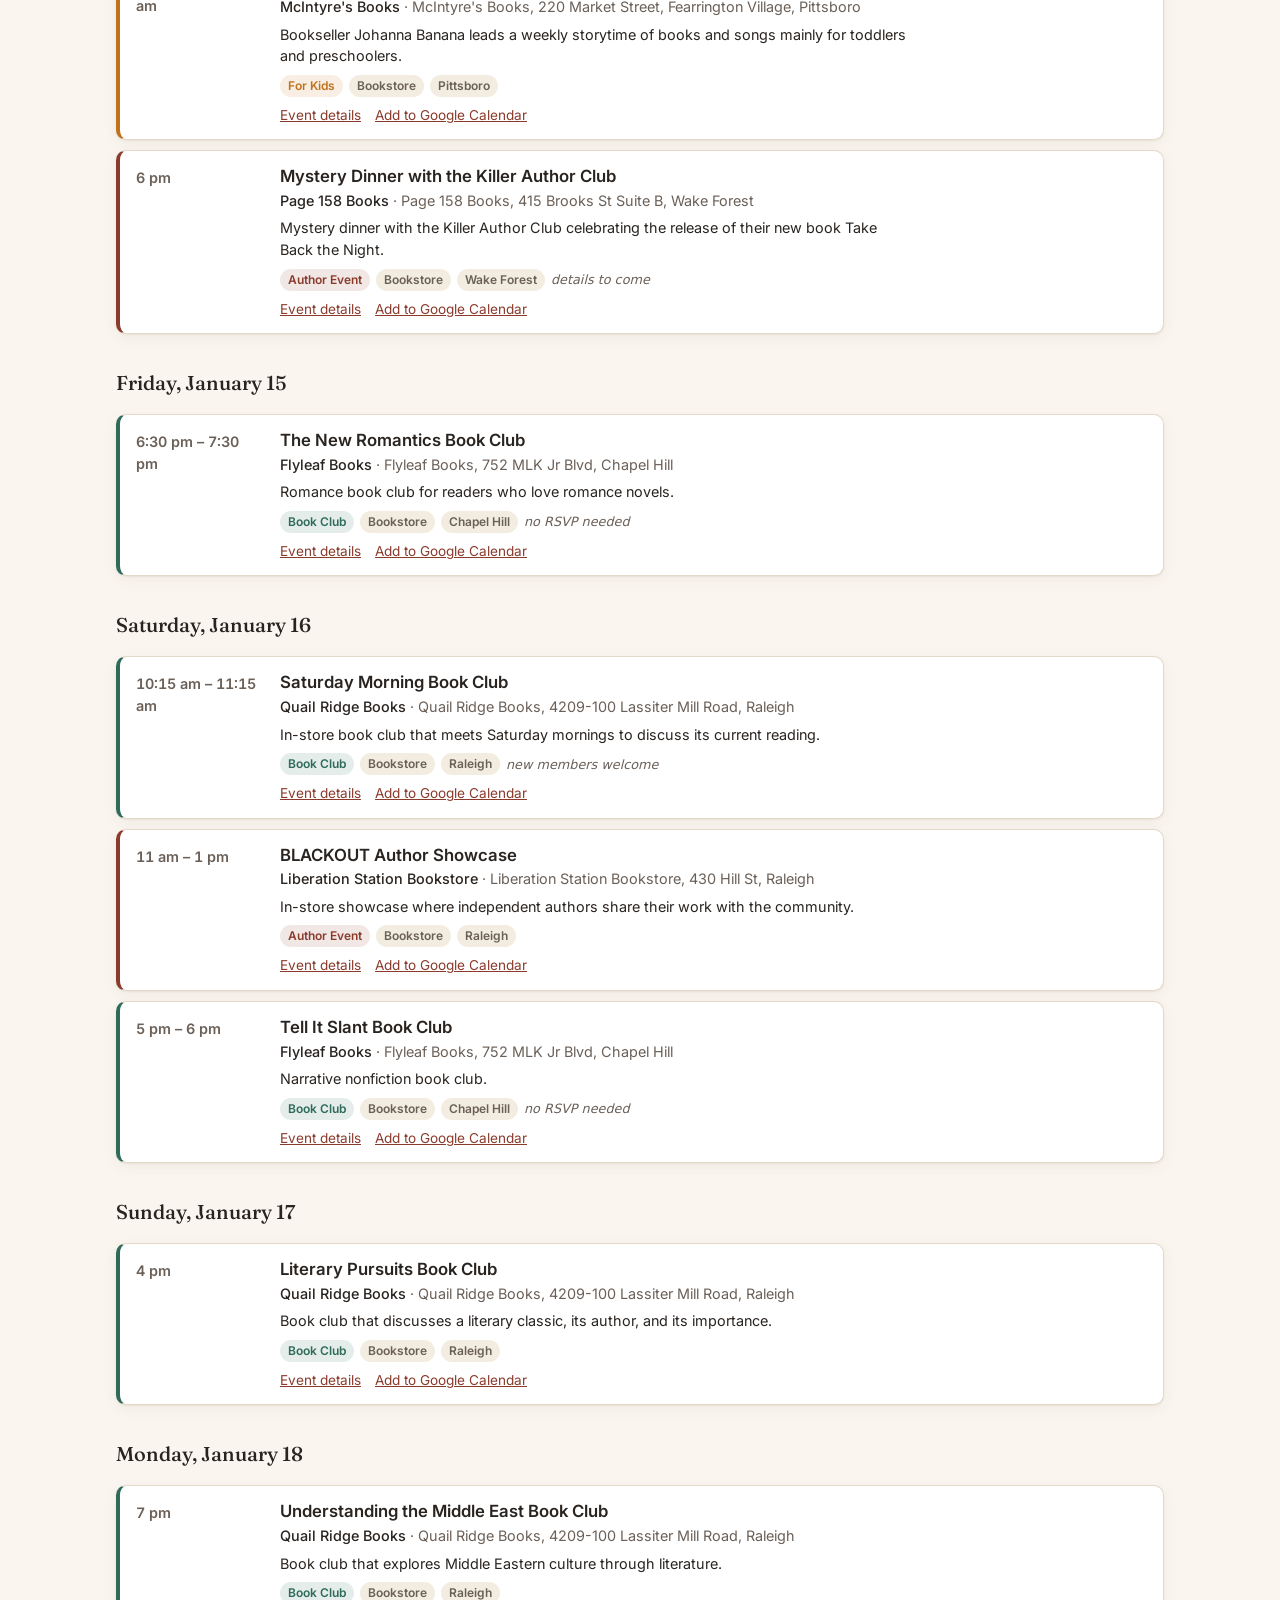
==== commit c92a06fa: "Add places list and venue filter; add events scraped from venue sites Uses the revised libraries and" ====
--- a/index.html
+++ b/index.html
@@ -42,6 +42,10 @@
             <span class="label">Space</span>
             <select id="space"><option value="">All spaces</option></select>
           </label>
+          <label>
+            <span class="label">Library or bookstore</span>
+            <select id="host"><option value="">All places</option></select>
+          </label>
         </div>
       </div>
 
@@ -60,9 +64,12 @@
     <div class="view-tabs" role="tablist" aria-label="View">
       <button role="tab" id="tab-list" aria-selected="true" data-view="list">List</button>
       <button role="tab" id="tab-cal" aria-selected="false" data-view="calendar">Calendar</button>
+      <button role="tab" id="tab-places" aria-selected="false" data-view="places">Places</button>
     </div>
 
     <section id="list-view" class="list-view" aria-labelledby="tab-list"></section>
+
+    <section id="places-view" class="places-view" aria-labelledby="tab-places" hidden></section>
 
     <section id="cal-view" class="cal-view" aria-labelledby="tab-cal" hidden>
       <div class="cal-head">
--- a/css/style.css
+++ b/css/style.css
@@ -47,6 +47,7 @@
 }
 
 * { box-sizing: border-box; }
+[hidden] { display: none !important; }
 html { -webkit-text-size-adjust: 100%; }
 body {
   margin: 0;
@@ -131,6 +132,16 @@
 .event .actions { margin-top: 8px; font-size: .85rem; display: flex; gap: 14px; flex-wrap: wrap; }
 .empty { text-align: center; color: var(--muted); padding: 48px 16px; border: 1px dashed var(--line); border-radius: var(--radius); }
 
+/* Places */
+.places { list-style: none; margin: 0; padding: 0; display: grid; gap: 10px; grid-template-columns: repeat(auto-fill, minmax(min(100%, 300px), 1fr)); }
+.place { background: var(--surface); border: 1px solid var(--line); border-radius: var(--radius); padding: 14px 16px; box-shadow: var(--shadow); display: flex; flex-direction: column; gap: 4px; }
+.place h3 { margin: 0; font-size: 1rem; font-weight: 600; }
+.place .meta, .place .desc { margin: 0; color: var(--muted); font-size: .875rem; }
+.place .actions { margin-top: auto; padding-top: 8px; display: flex; gap: 14px; flex-wrap: wrap; font-size: .85rem; align-items: center; }
+.place .actions .link-btn { font-size: .85rem; }
+.places-head { font-family: var(--serif); font-weight: 500; font-size: 1.25rem; margin: 24px 0 10px; }
+.places-head:first-child { margin-top: 0; }
+
 /* Calendar */
 .cal-head { display: flex; align-items: center; gap: 10px; margin-bottom: 12px; flex-wrap: wrap; }
 .cal-head h2 { font-family: var(--serif); font-weight: 500; margin: 0; min-width: 9em; text-align: center; font-size: 1.5rem; }
@@ -157,6 +168,7 @@
   .event { grid-template-columns: 1fr; }
   select { min-width: 0; width: 100%; }
   .selects { width: 100%; display: grid; grid-template-columns: 1fr 1fr; }
+  .selects label:last-child { grid-column: 1 / -1; }
 }
 
 .site-footer { border-top: 1px solid var(--line); margin-top: 48px; padding: 24px 0 40px; color: var(--muted); font-size: .875rem; }
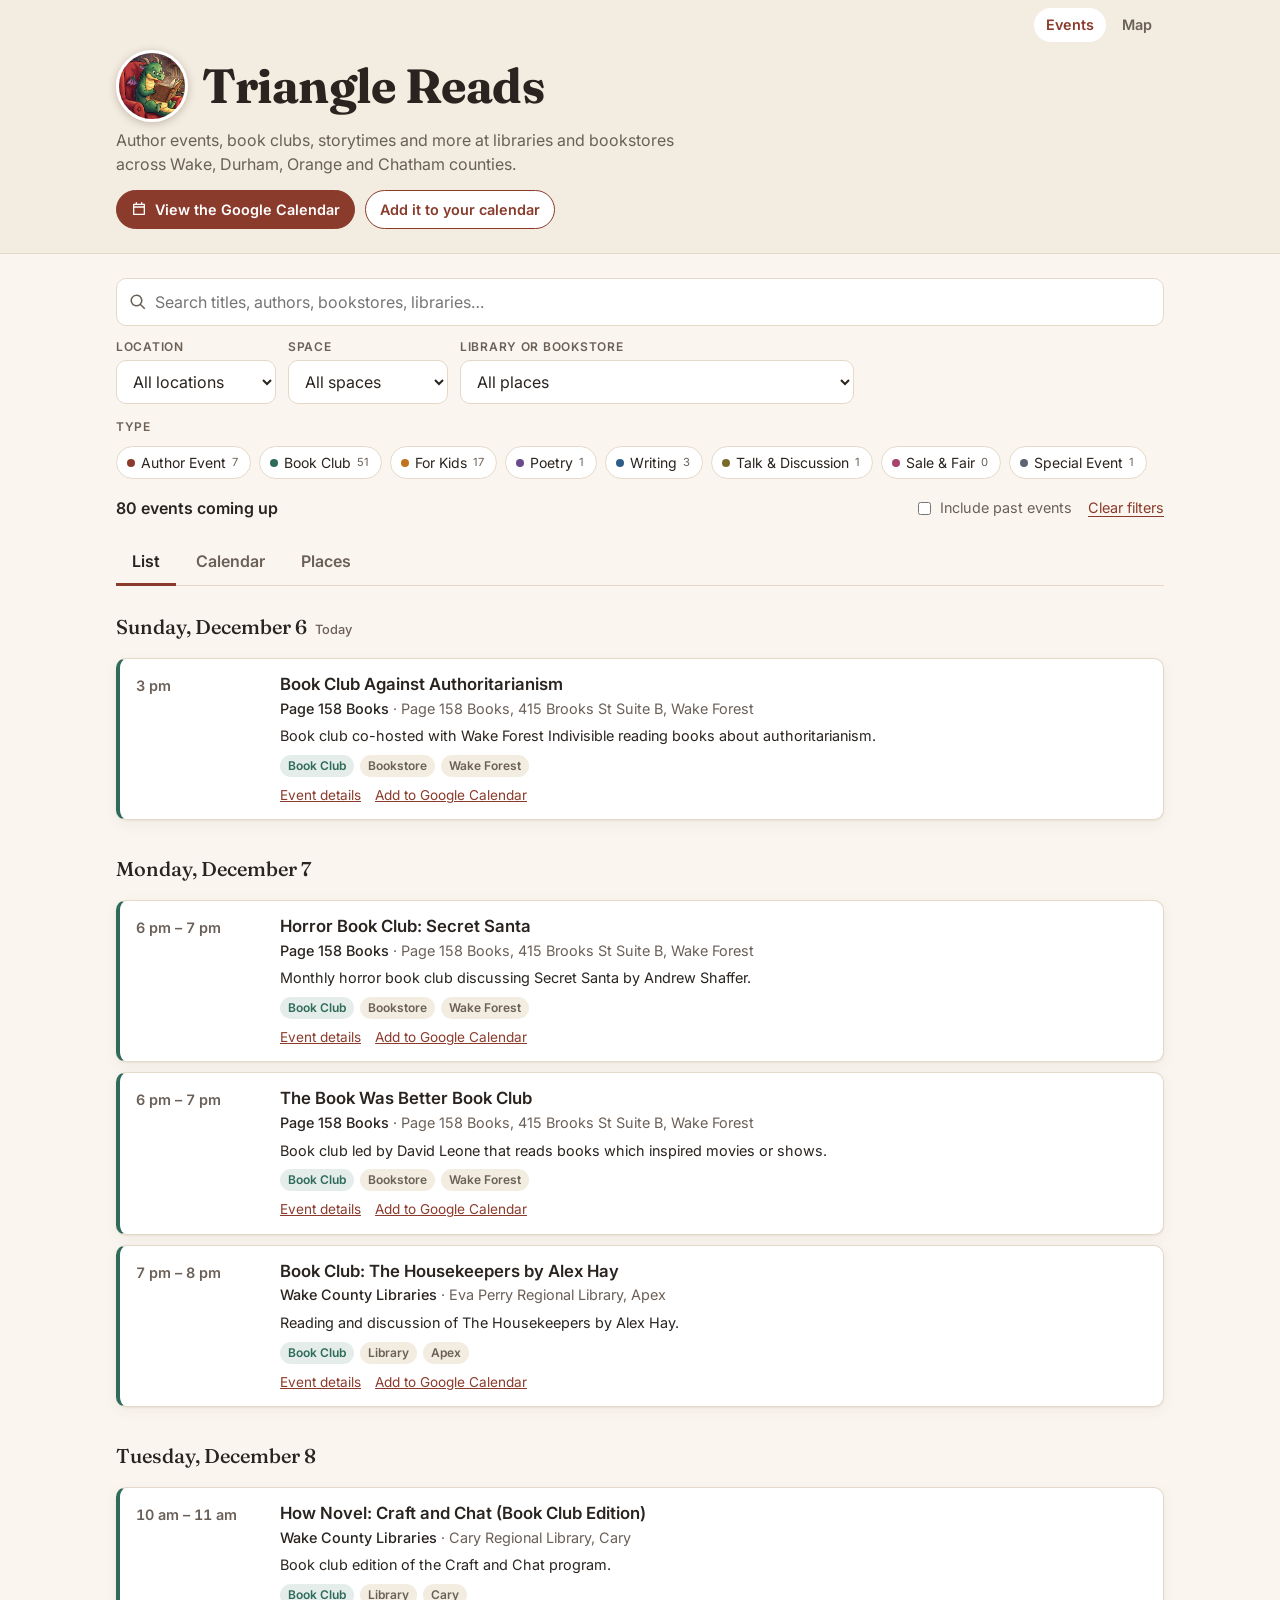
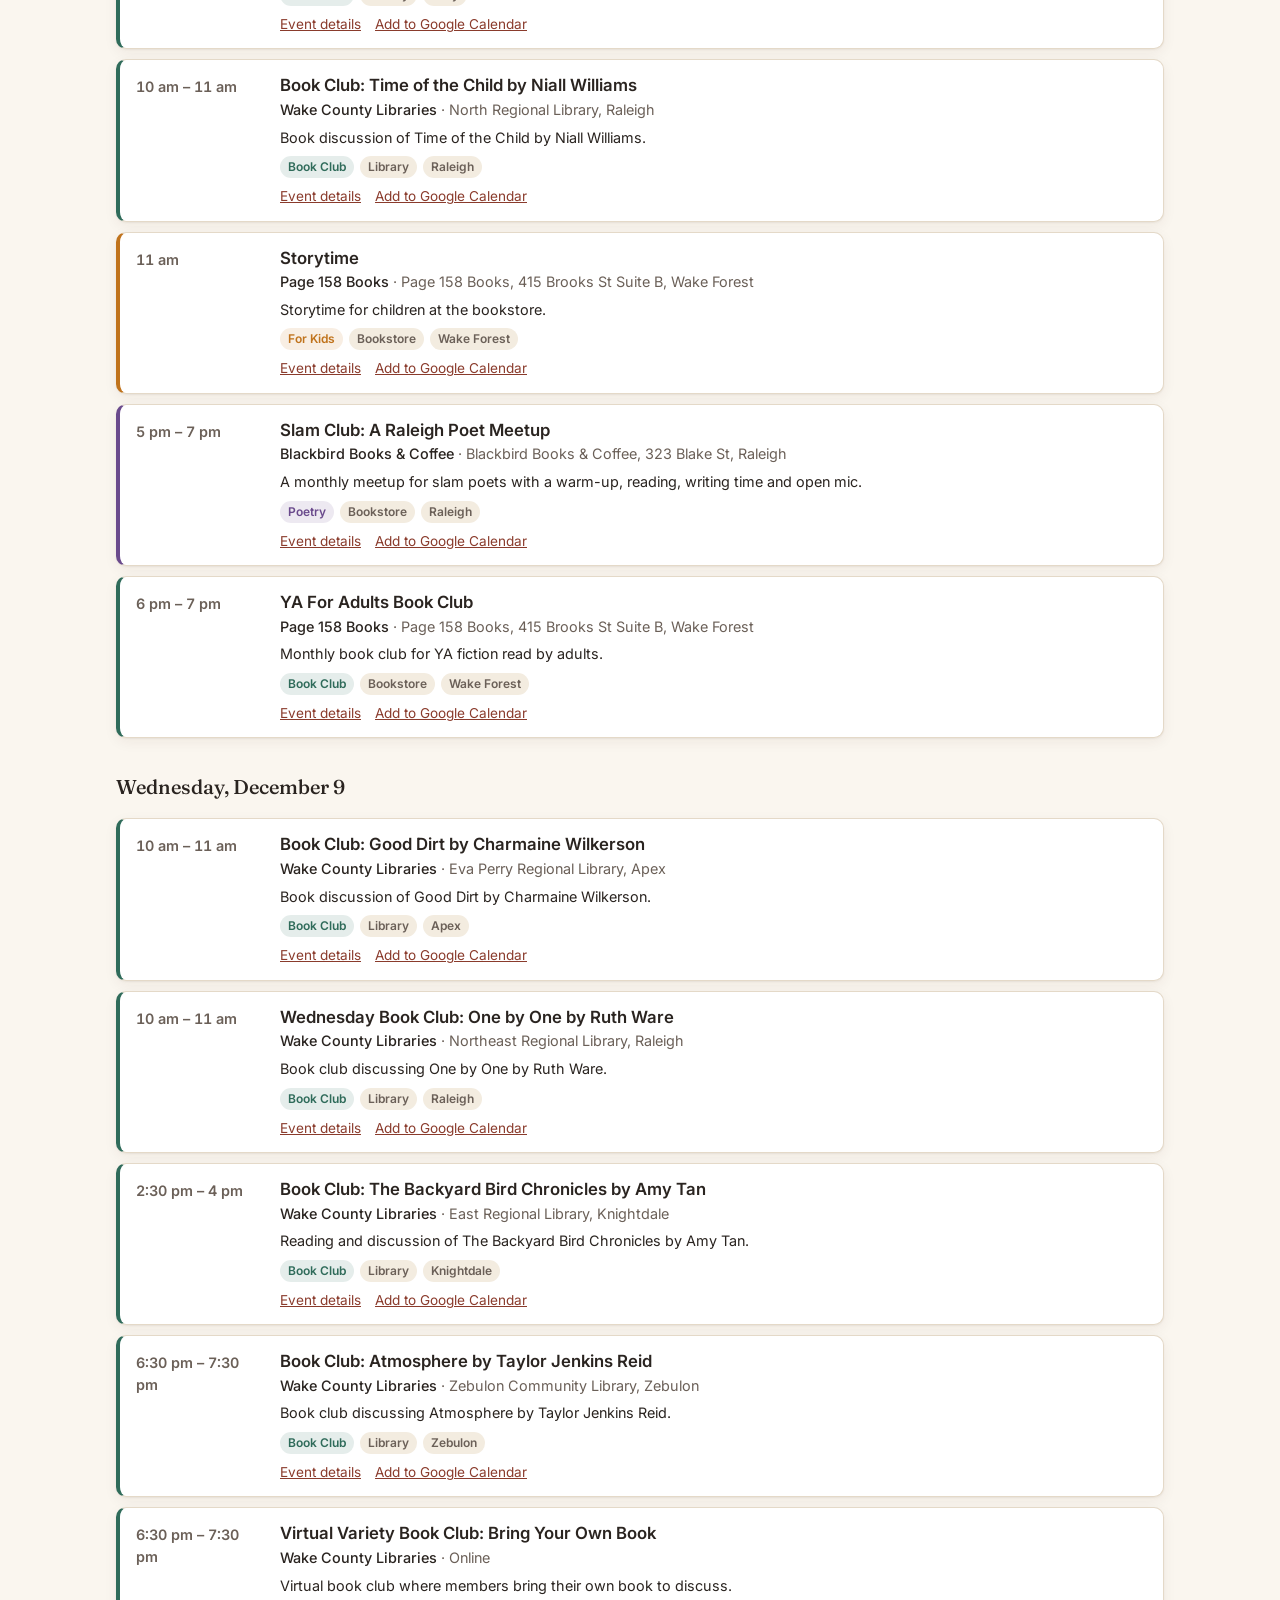
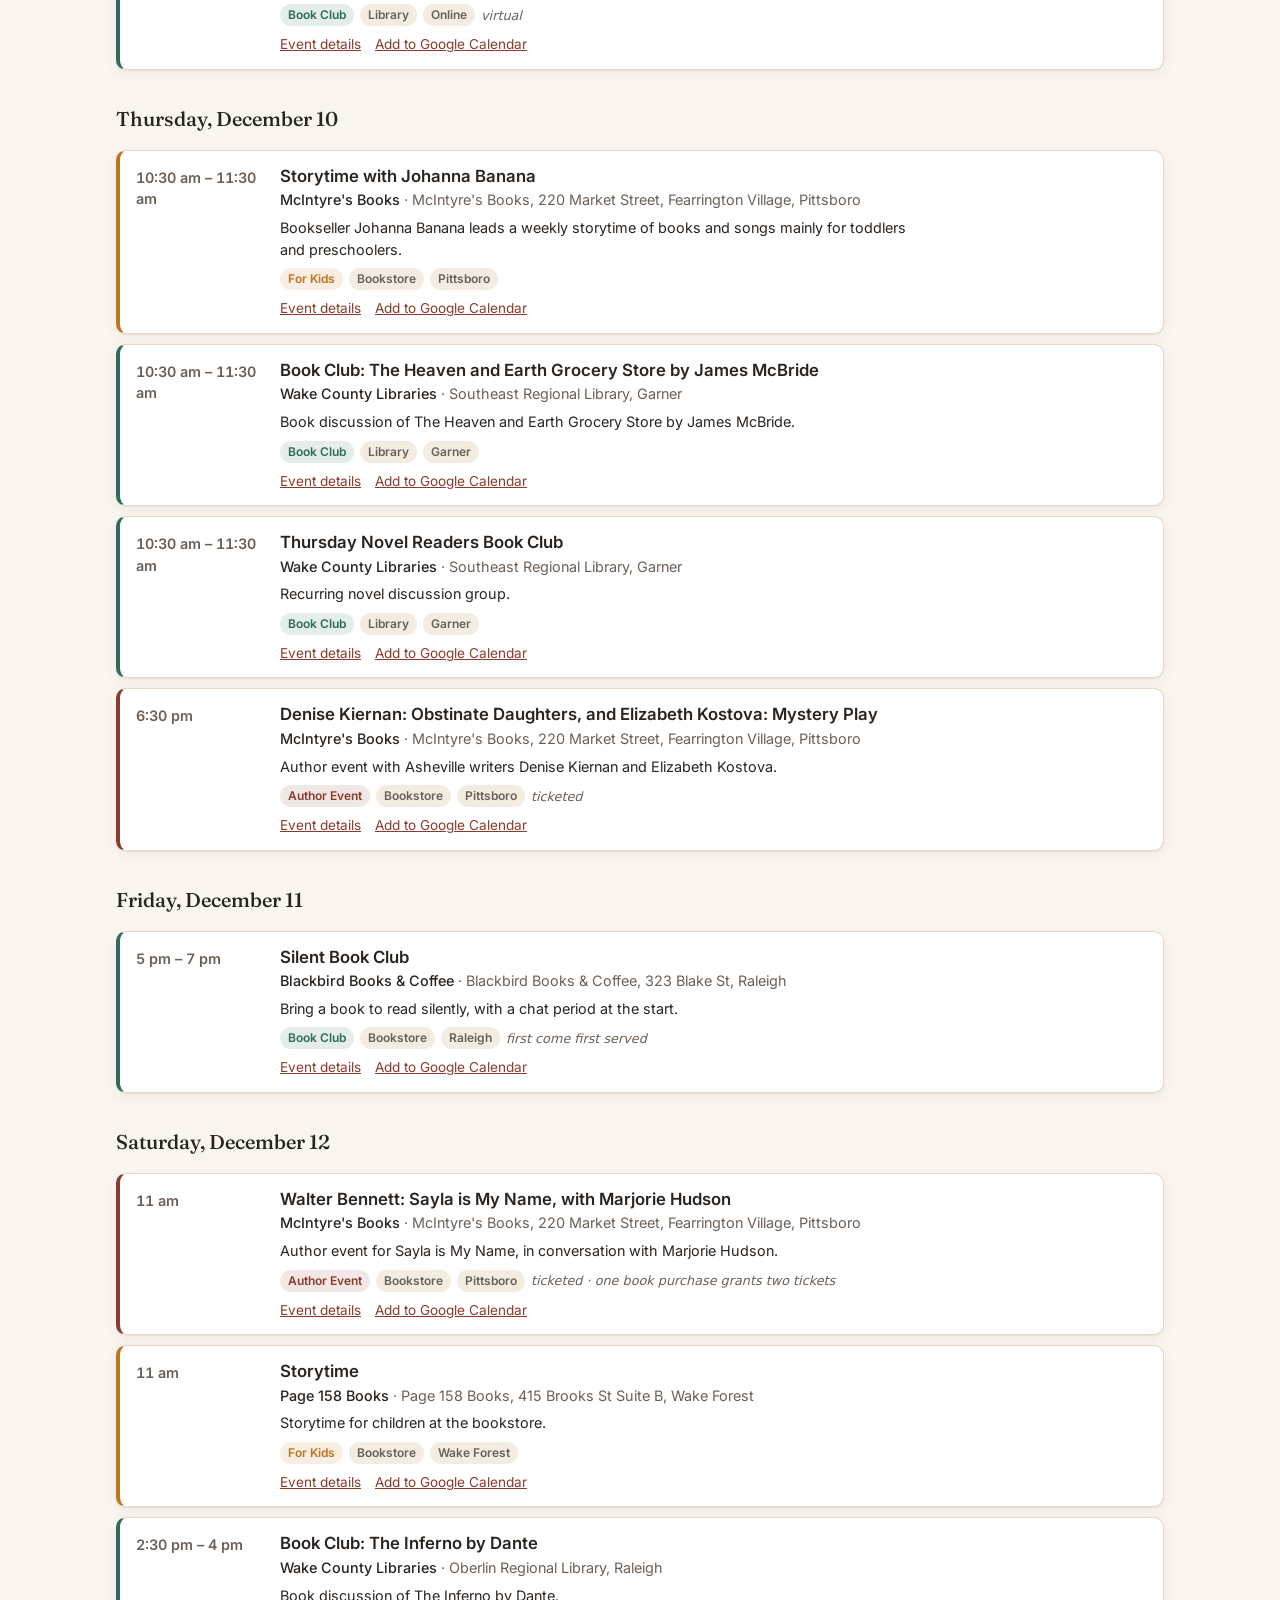
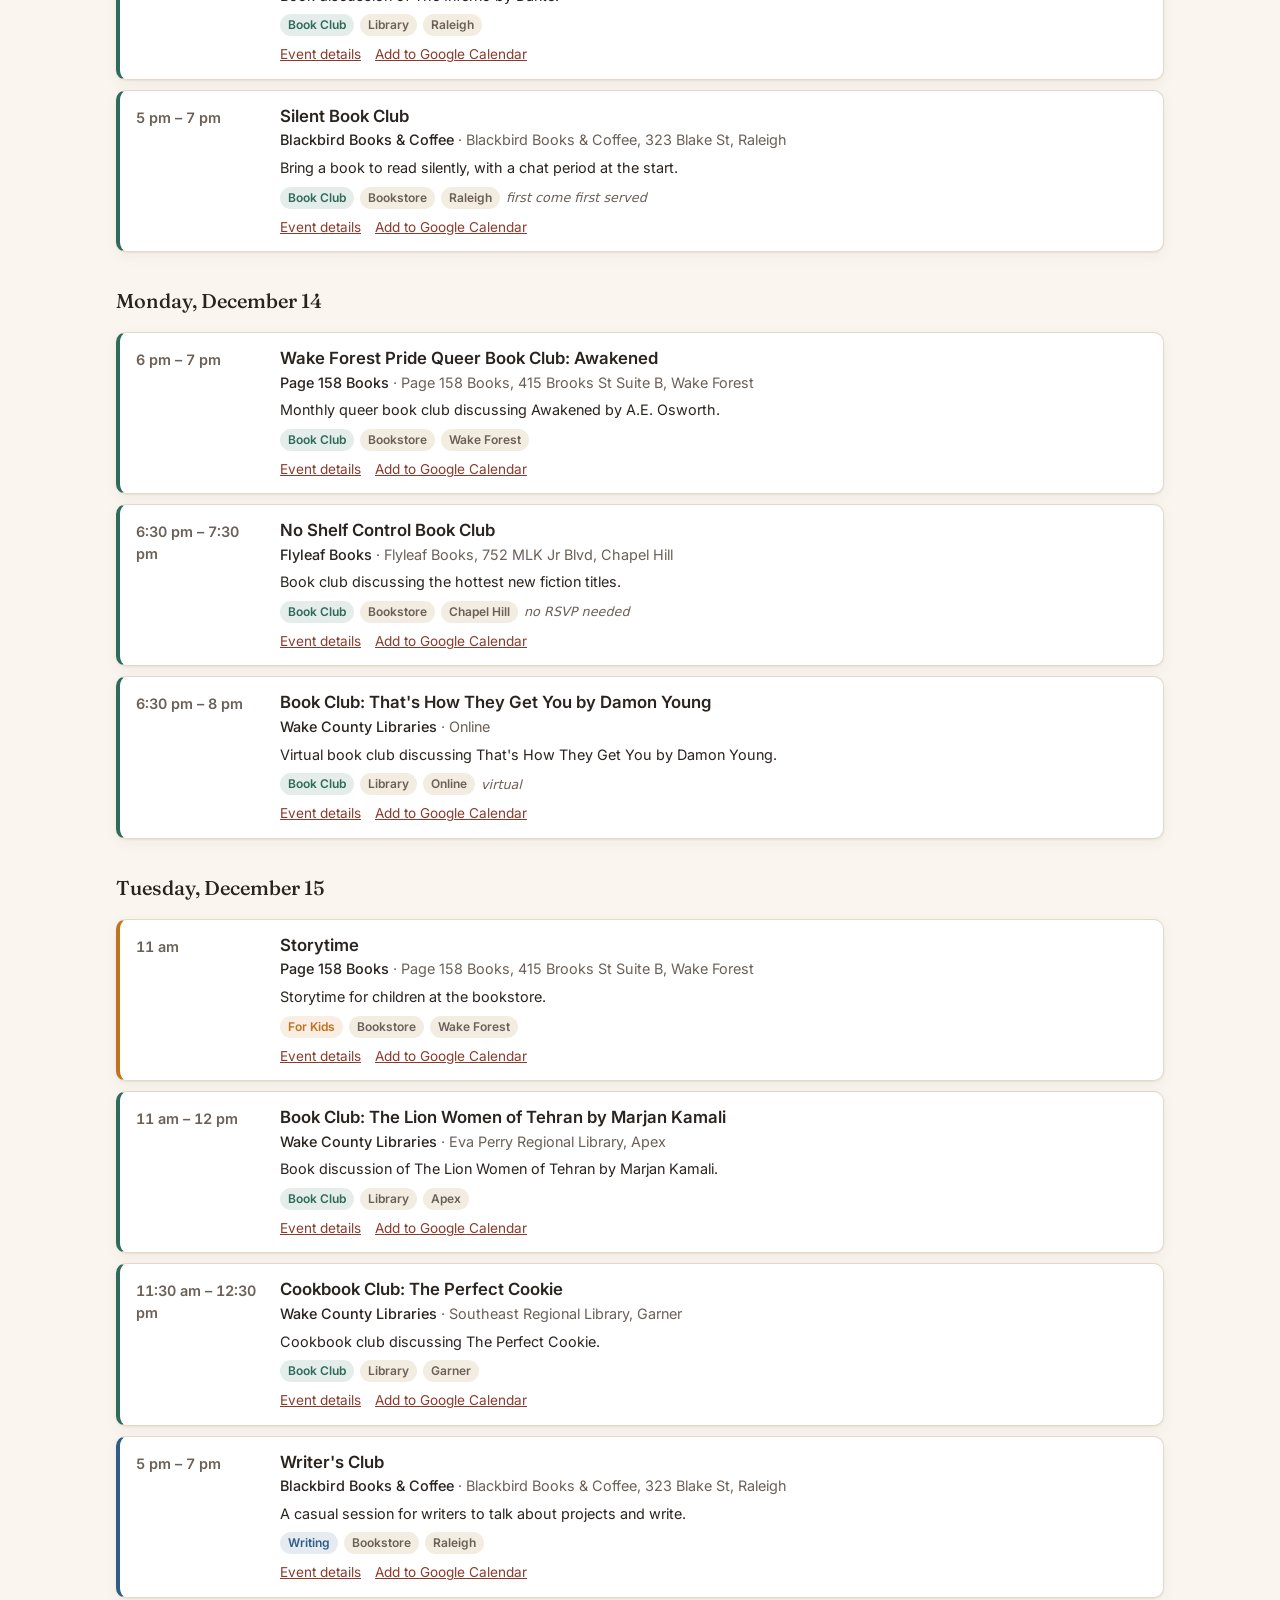
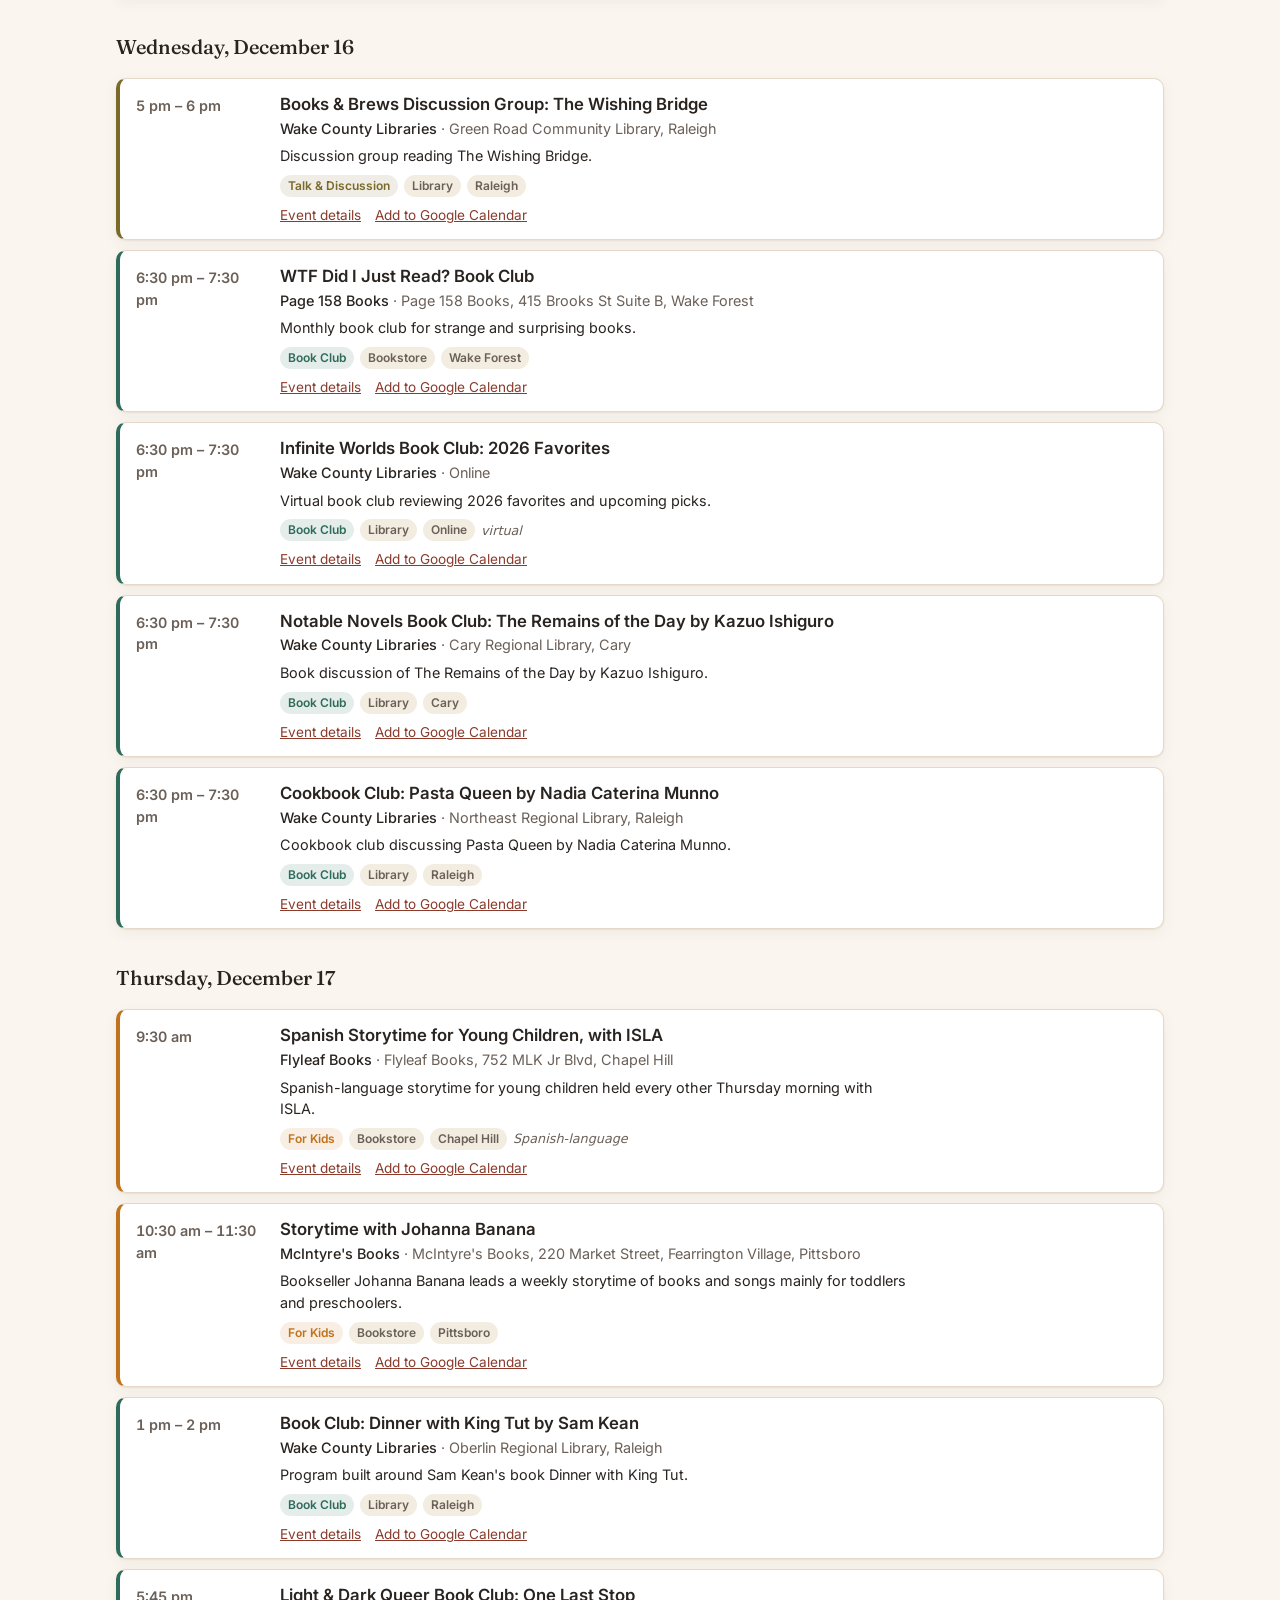
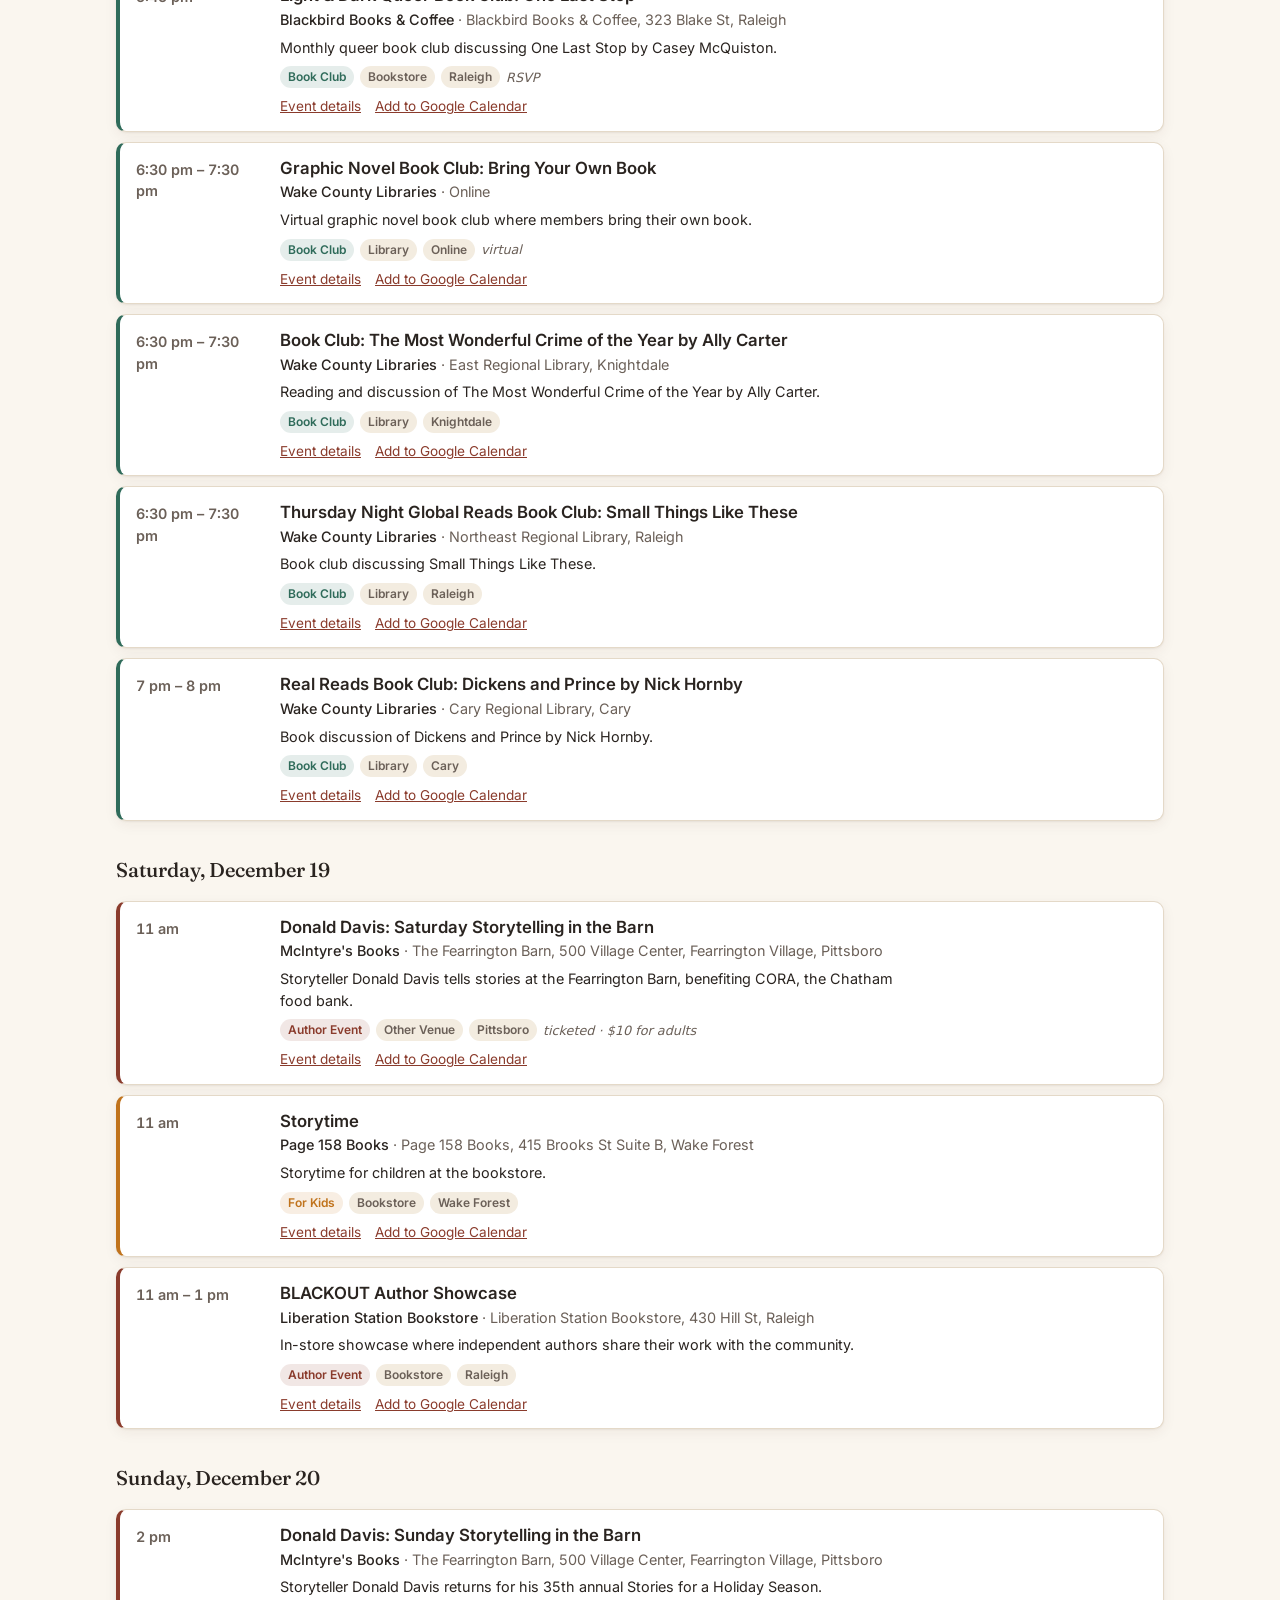
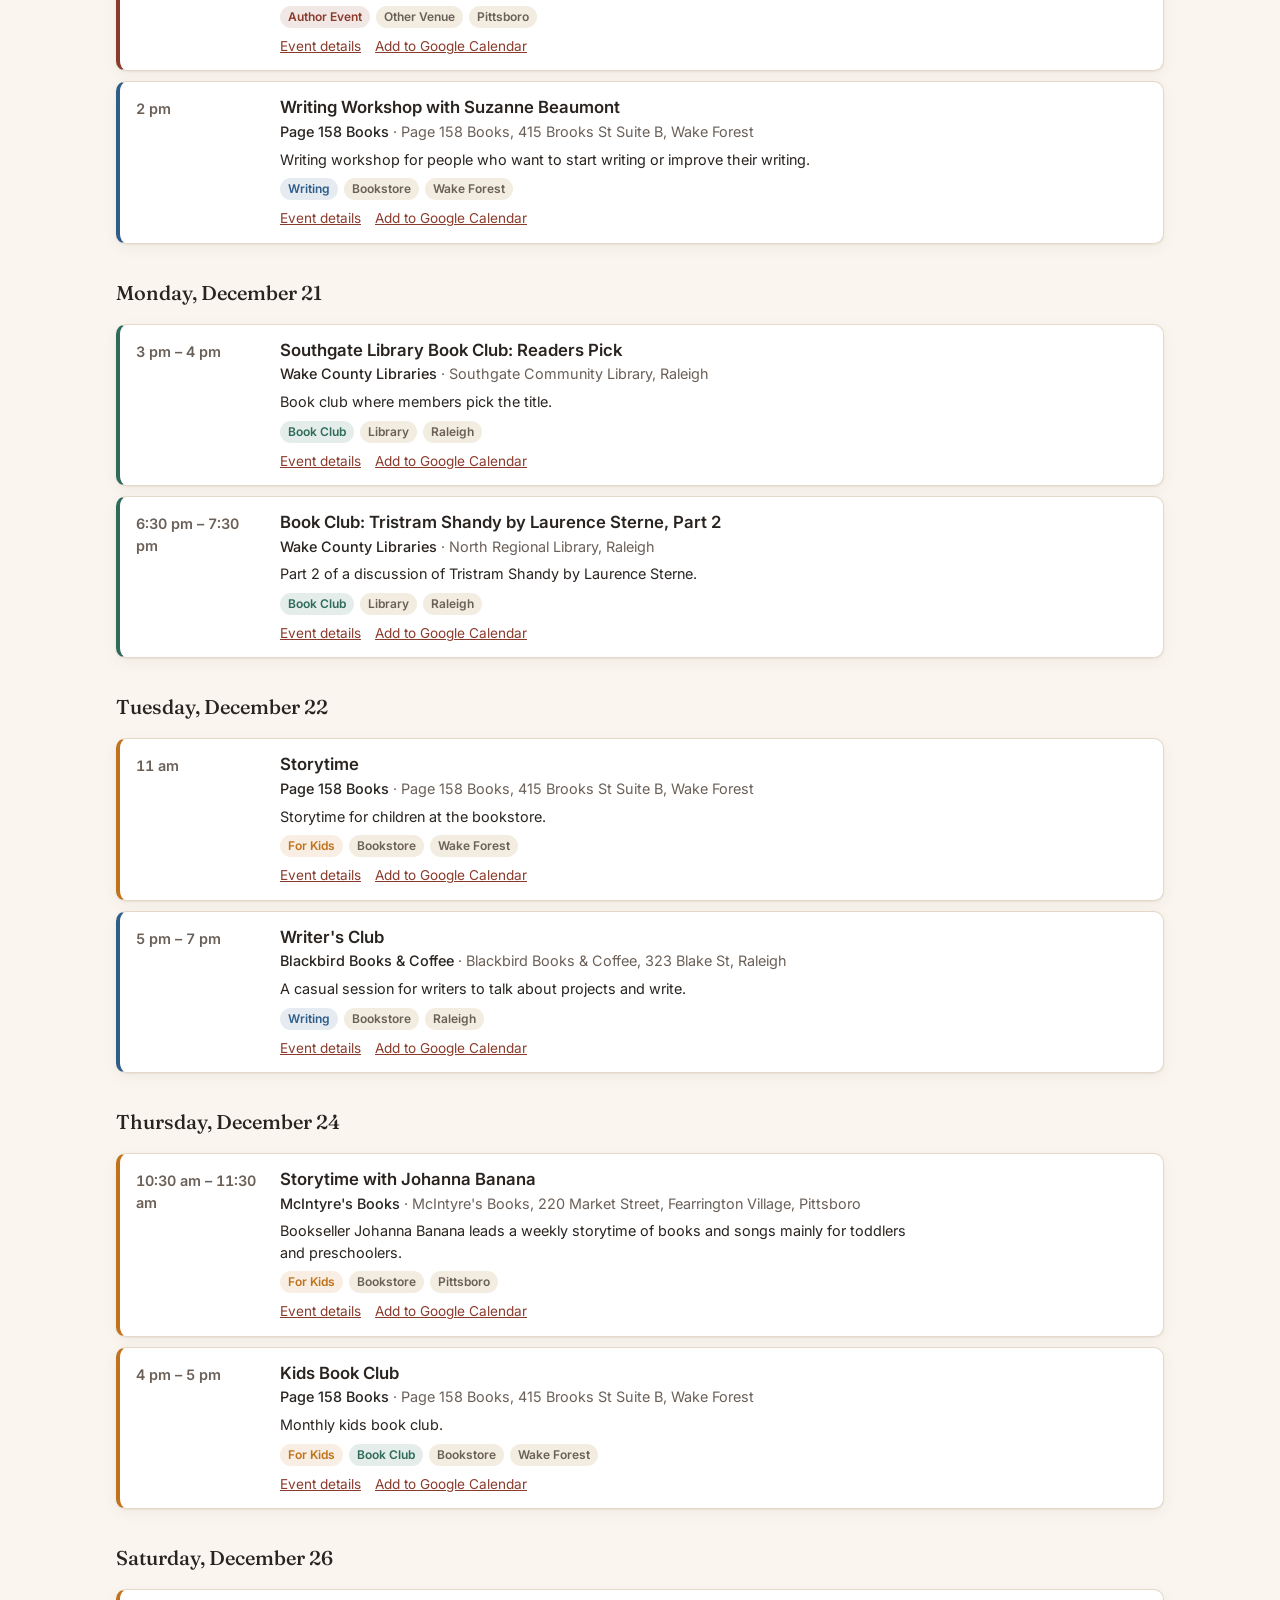
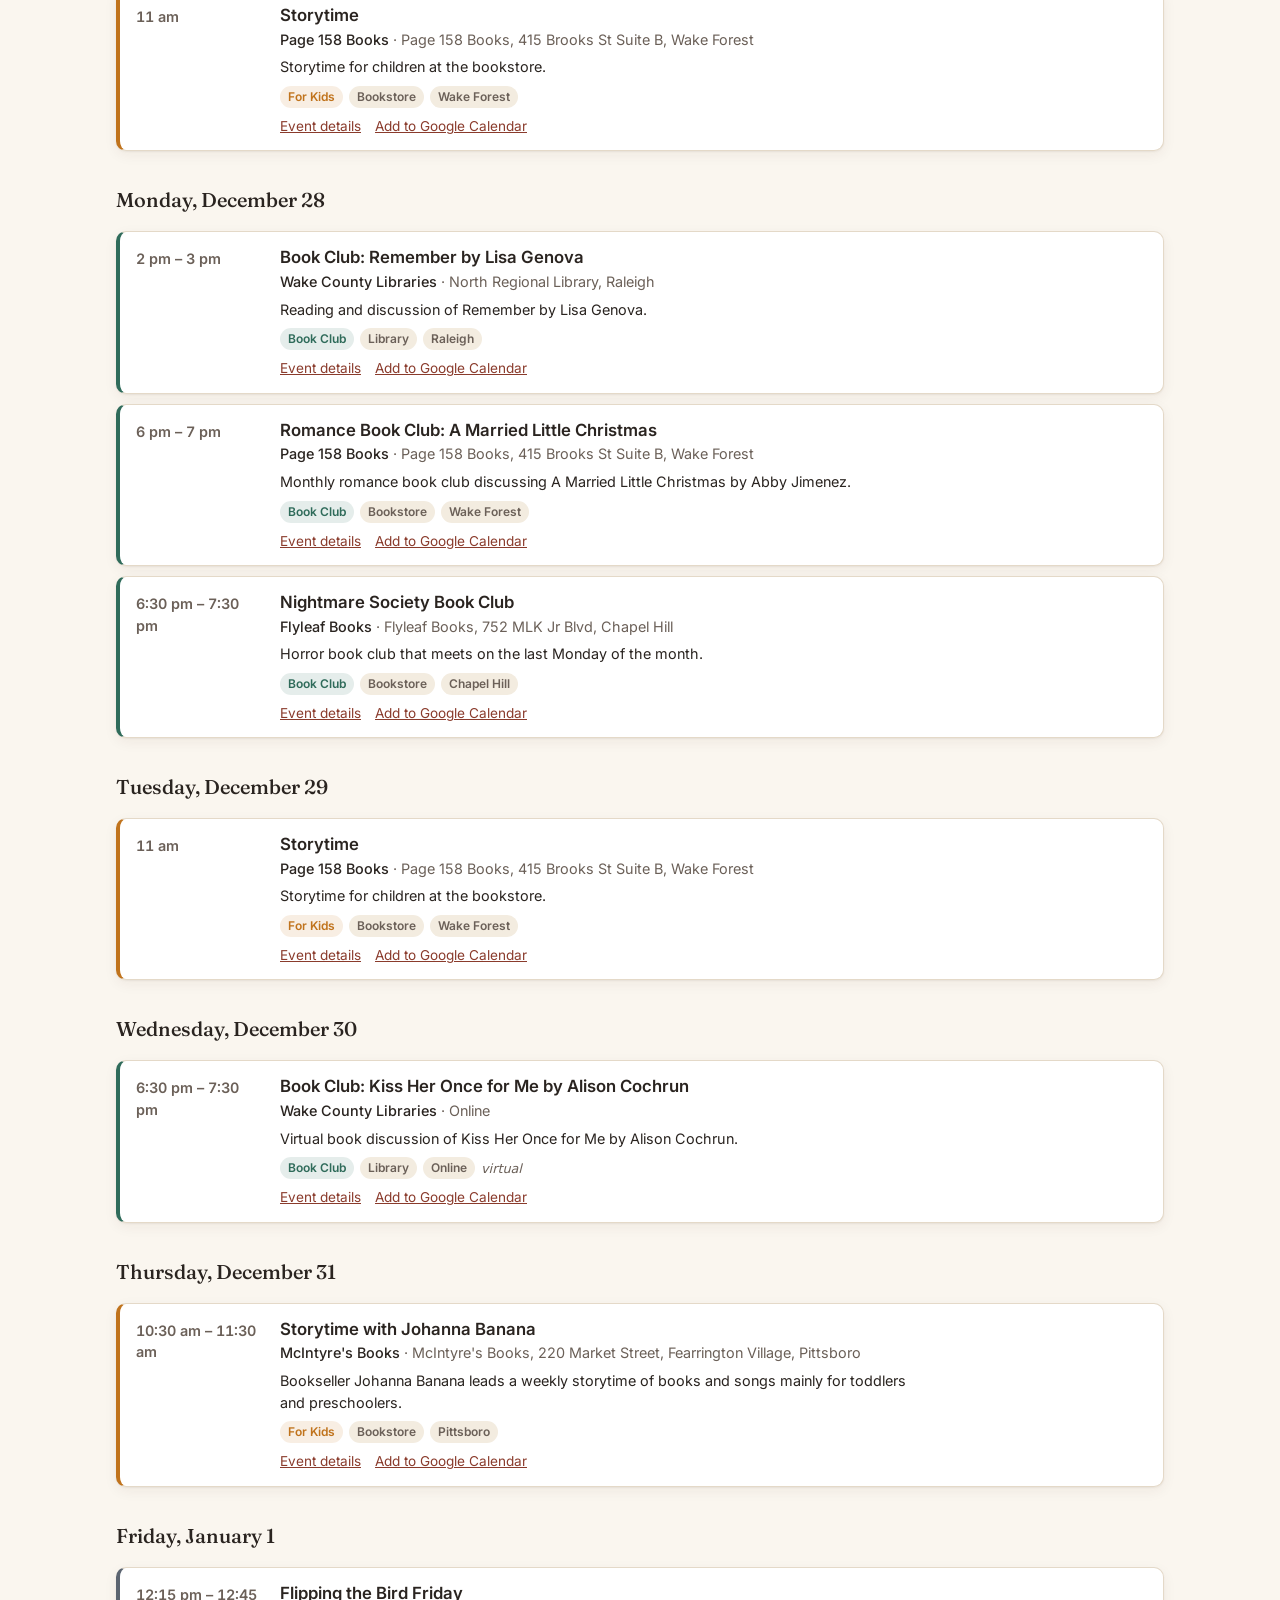
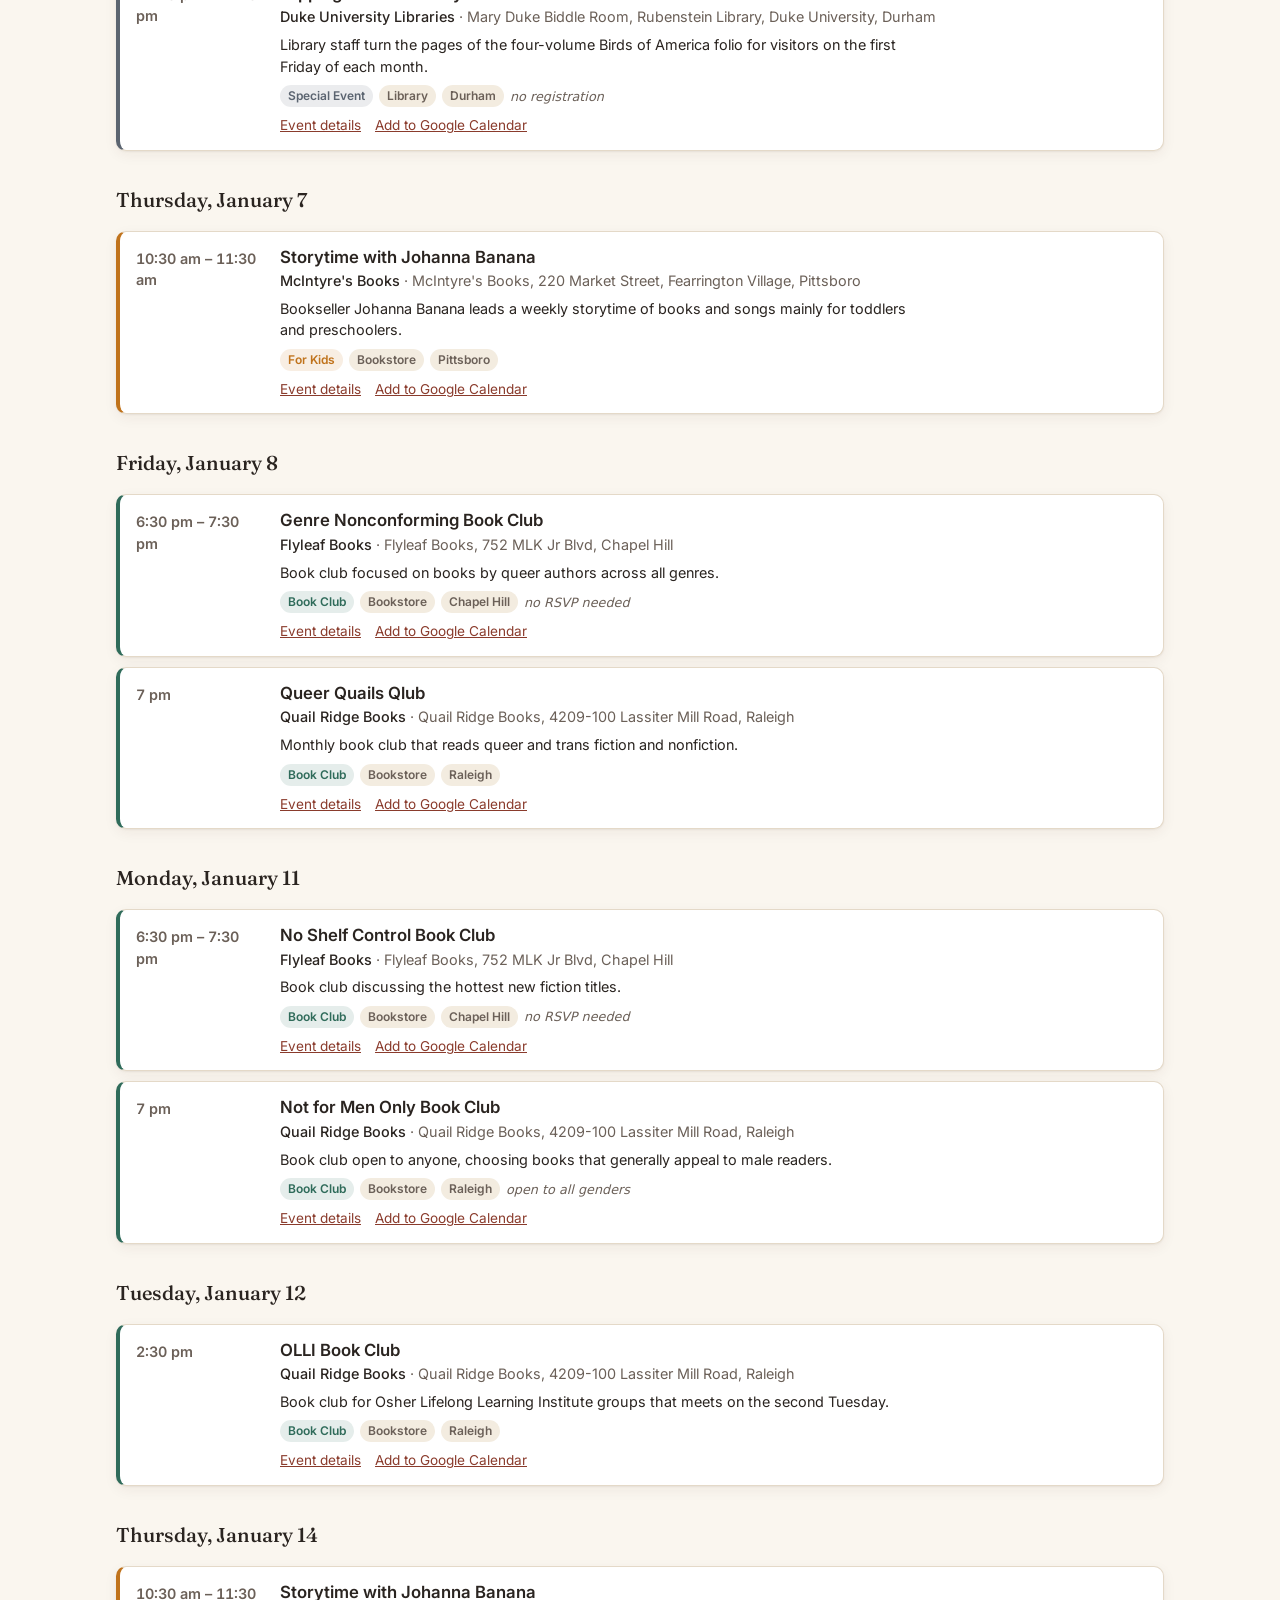
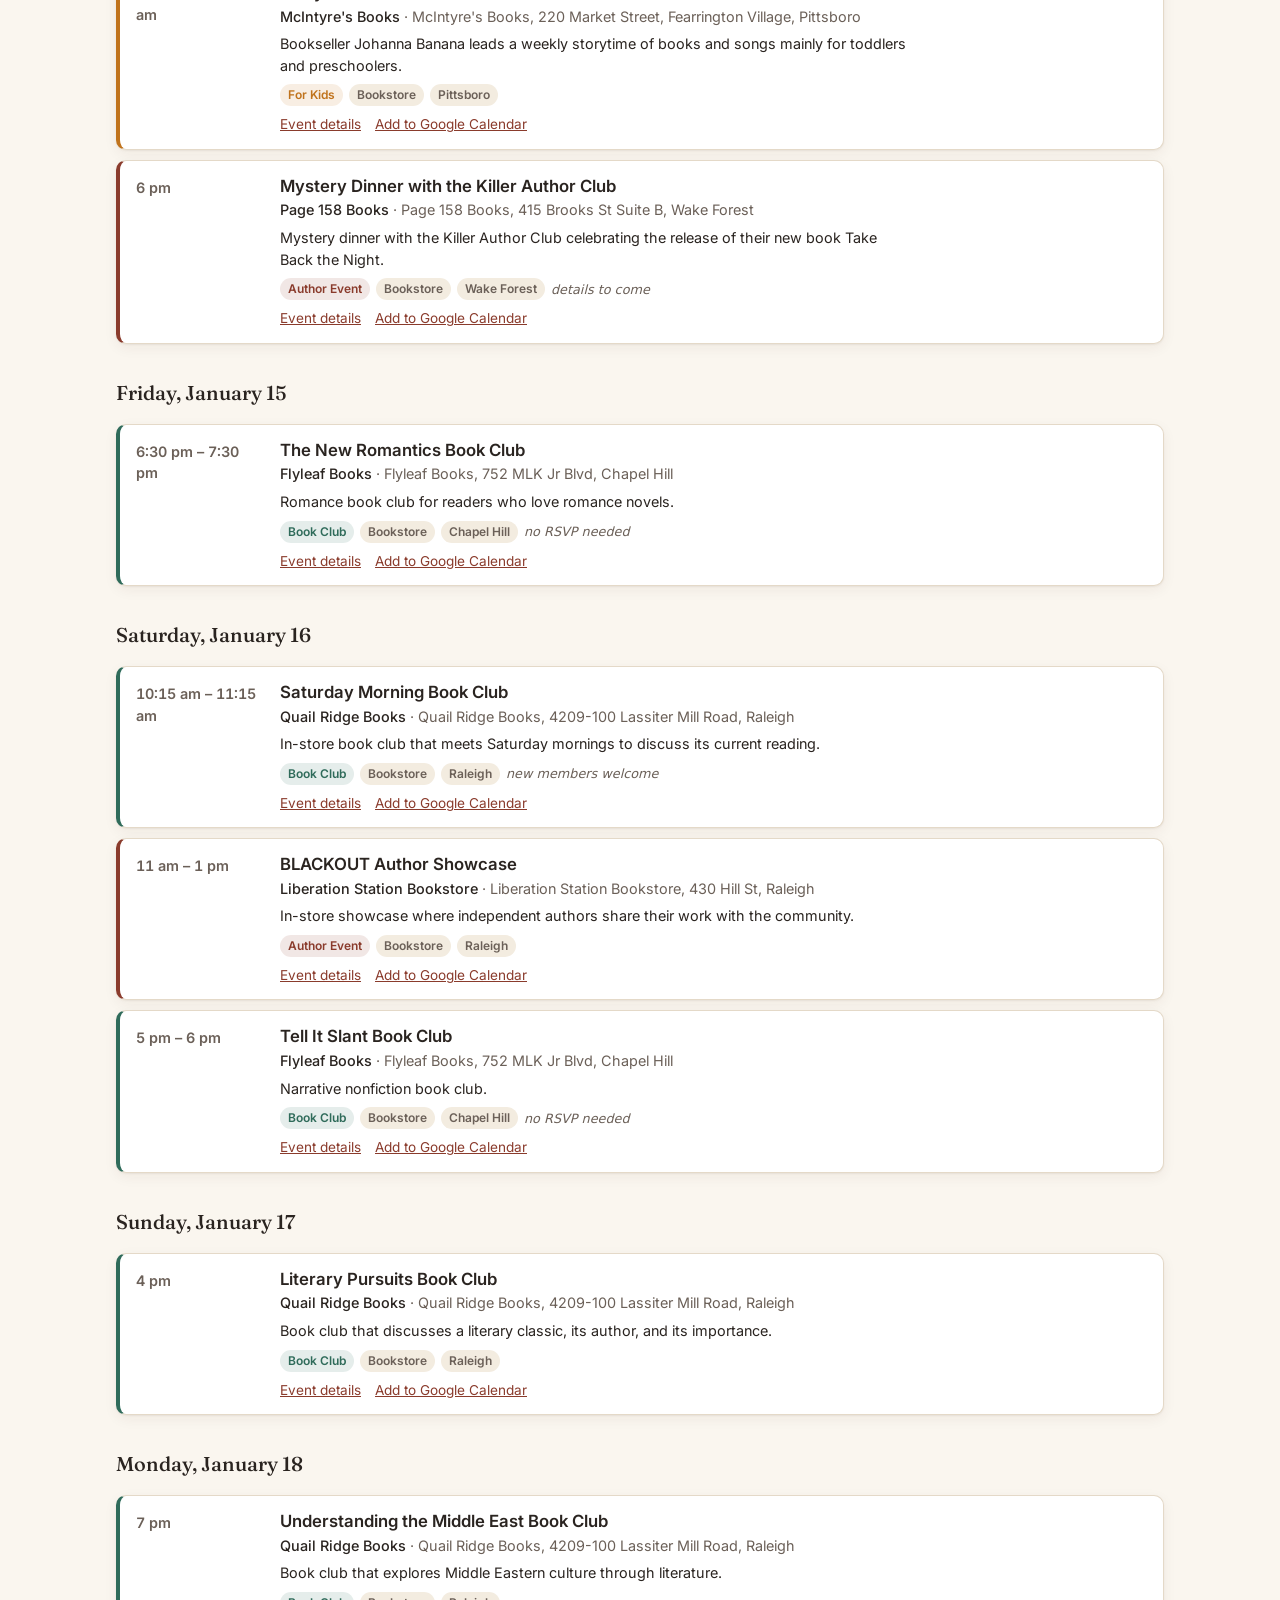
==== commit 6ef45bcb: "Add reading dragon logo and a map page of libraries and bookstores Co-Authored-By: Claude Opus 5.5 <" ====
--- a/index.html
+++ b/index.html
@@ -5,7 +5,7 @@
   <meta name="viewport" content="width=device-width, initial-scale=1">
   <title>Triangle Reads</title>
   <meta name="description" content="Author events, book clubs, storytimes and more at libraries and bookstores across the Triangle: Wake, Durham, Orange and Chatham counties.">
-  <link rel="icon" href="data:image/svg+xml,<svg xmlns='http://www.w3.org/2000/svg' viewBox='0 0 100 100'><text y='.9em' font-size='90'>📚</text></svg>">
+  <link rel="icon" href="img/favicon.png" type="image/png">
   <link rel="preconnect" href="https://fonts.googleapis.com">
   <link rel="preconnect" href="https://fonts.gstatic.com" crossorigin>
   <link href="https://fonts.googleapis.com/css2?family=Fraunces:opsz,wght@9..144,500;9..144,700&family=Inter:wght@400;500;600&display=swap" rel="stylesheet">
@@ -14,7 +14,11 @@
 <body>
   <header class="site-header">
     <div class="wrap">
-      <h1 class="brand"><span class="brand-mark" aria-hidden="true">▲</span> Triangle Reads</h1>
+      <nav class="site-nav" aria-label="Pages">
+        <a href="index.html" aria-current="page">Events</a>
+        <a href="map.html">Map</a>
+      </nav>
+      <h1 class="brand"><img class="logo" src="img/dragon-logo.jpg" alt="" width="72" height="72"> Triangle Reads</h1>
       <p class="tagline">Author events, book clubs, storytimes and more at libraries and bookstores across Wake, Durham, Orange and Chatham counties.</p>
       <p class="cal-links">
         <a class="btn primary" href="https://calendar.google.com/calendar/embed?src=2e0e4cf47a0bba79ecfb50943598be213ec2c1106c4426bd99d05376384002d3%40group.calendar.google.com&amp;ctz=America%2FNew_York" target="_blank" rel="noopener">
--- a/css/style.css
+++ b/css/style.css
@@ -62,9 +62,14 @@
 .wrap { max-width: 1080px; margin: 0 auto; padding: 0 16px; }
 
 /* Header */
-.site-header { padding: 40px 0 24px; border-bottom: 1px solid var(--line); background: var(--surface-2); }
+.site-header { padding: 32px 0 24px; border-bottom: 1px solid var(--line); background: var(--surface-2); }
 .brand { font-family: var(--serif); font-weight: 700; font-size: clamp(2rem, 6vw, 3rem); margin: 0; letter-spacing: -.01em; }
-.brand-mark { color: var(--accent); font-size: .7em; vertical-align: .12em; }
+.brand { display: flex; align-items: center; gap: 14px; }
+.logo { width: clamp(52px, 12vw, 72px); height: auto; aspect-ratio: 1; border-radius: 50%; object-fit: cover; border: 3px solid var(--surface); box-shadow: 0 2px 8px rgba(60, 40, 20, .25); flex: none; }
+.site-nav { display: flex; gap: 4px; justify-content: flex-end; margin: -24px 0 8px; }
+.site-nav a { color: var(--muted); text-decoration: none; font-weight: 600; font-size: .9rem; padding: 6px 12px; border-radius: 999px; }
+.site-nav a:hover { color: var(--text); }
+.site-nav a[aria-current="page"] { color: var(--accent); background: var(--surface); }
 .tagline { margin: 6px 0 0; color: var(--muted); max-width: 60ch; }
 .cal-links { margin: 14px 0 0; display: flex; gap: 10px; flex-wrap: wrap; }
 .btn { display: inline-flex; align-items: center; gap: 8px; font-weight: 600; font-size: .9rem; text-decoration: none; padding: 8px 14px; border-radius: 999px; border: 1px solid var(--accent); color: var(--accent); background: var(--surface); }
@@ -183,3 +188,28 @@
 [data-type="Talk & Discussion"] { --c: var(--t-talk); }
 [data-type="Sale & Fair"] { --c: var(--t-sale); }
 [data-type="Special Event"] { --c: var(--t-special); }
+
+/* Map page */
+.map-layout { display: grid; grid-template-columns: 1fr 300px; gap: 16px; margin-top: 8px; }
+.map { height: 640px; border-radius: var(--radius); border: 1px solid var(--line); background: var(--surface-2); z-index: 0; }
+.place-list { list-style: none; margin: 0; padding: 0; max-height: 640px; overflow-y: auto; border: 1px solid var(--line); border-radius: var(--radius); background: var(--surface); }
+.place-list li + li { border-top: 1px solid var(--line); }
+.place-item { display: flex; gap: 10px; align-items: flex-start; width: 100%; text-align: left; background: none; border: 0; padding: 10px 12px; font: inherit; color: var(--text); cursor: pointer; }
+.place-item:hover { background: var(--surface-2); }
+.place-item strong { display: block; font-weight: 600; font-size: .9rem; }
+.place-item small { color: var(--muted); font-size: .8rem; }
+.place-item .swatch { margin-top: 5px; }
+.legend { display: inline-flex; align-items: center; gap: 6px; color: var(--muted); font-size: .85rem; }
+.swatch { display: inline-block; width: 11px; height: 11px; border-radius: 50%; border: 2px solid #fff; box-shadow: 0 0 0 1px var(--line); flex: none; }
+.swatch.lib { background: var(--t-club); }
+.swatch.shop { background: var(--t-author); margin-left: 8px; }
+.place-item .swatch.shop { margin-left: 0; }
+.popup { font: 14px/1.4 var(--sans); }
+.popup strong { font-size: 15px; }
+.popup-links { margin-top: 6px; }
+.leaflet-container a { color: var(--accent); }
+@media (max-width: 720px) {
+  .map-layout { grid-template-columns: 1fr; }
+  .map { height: 420px; }
+  .place-list { max-height: none; }
+}
